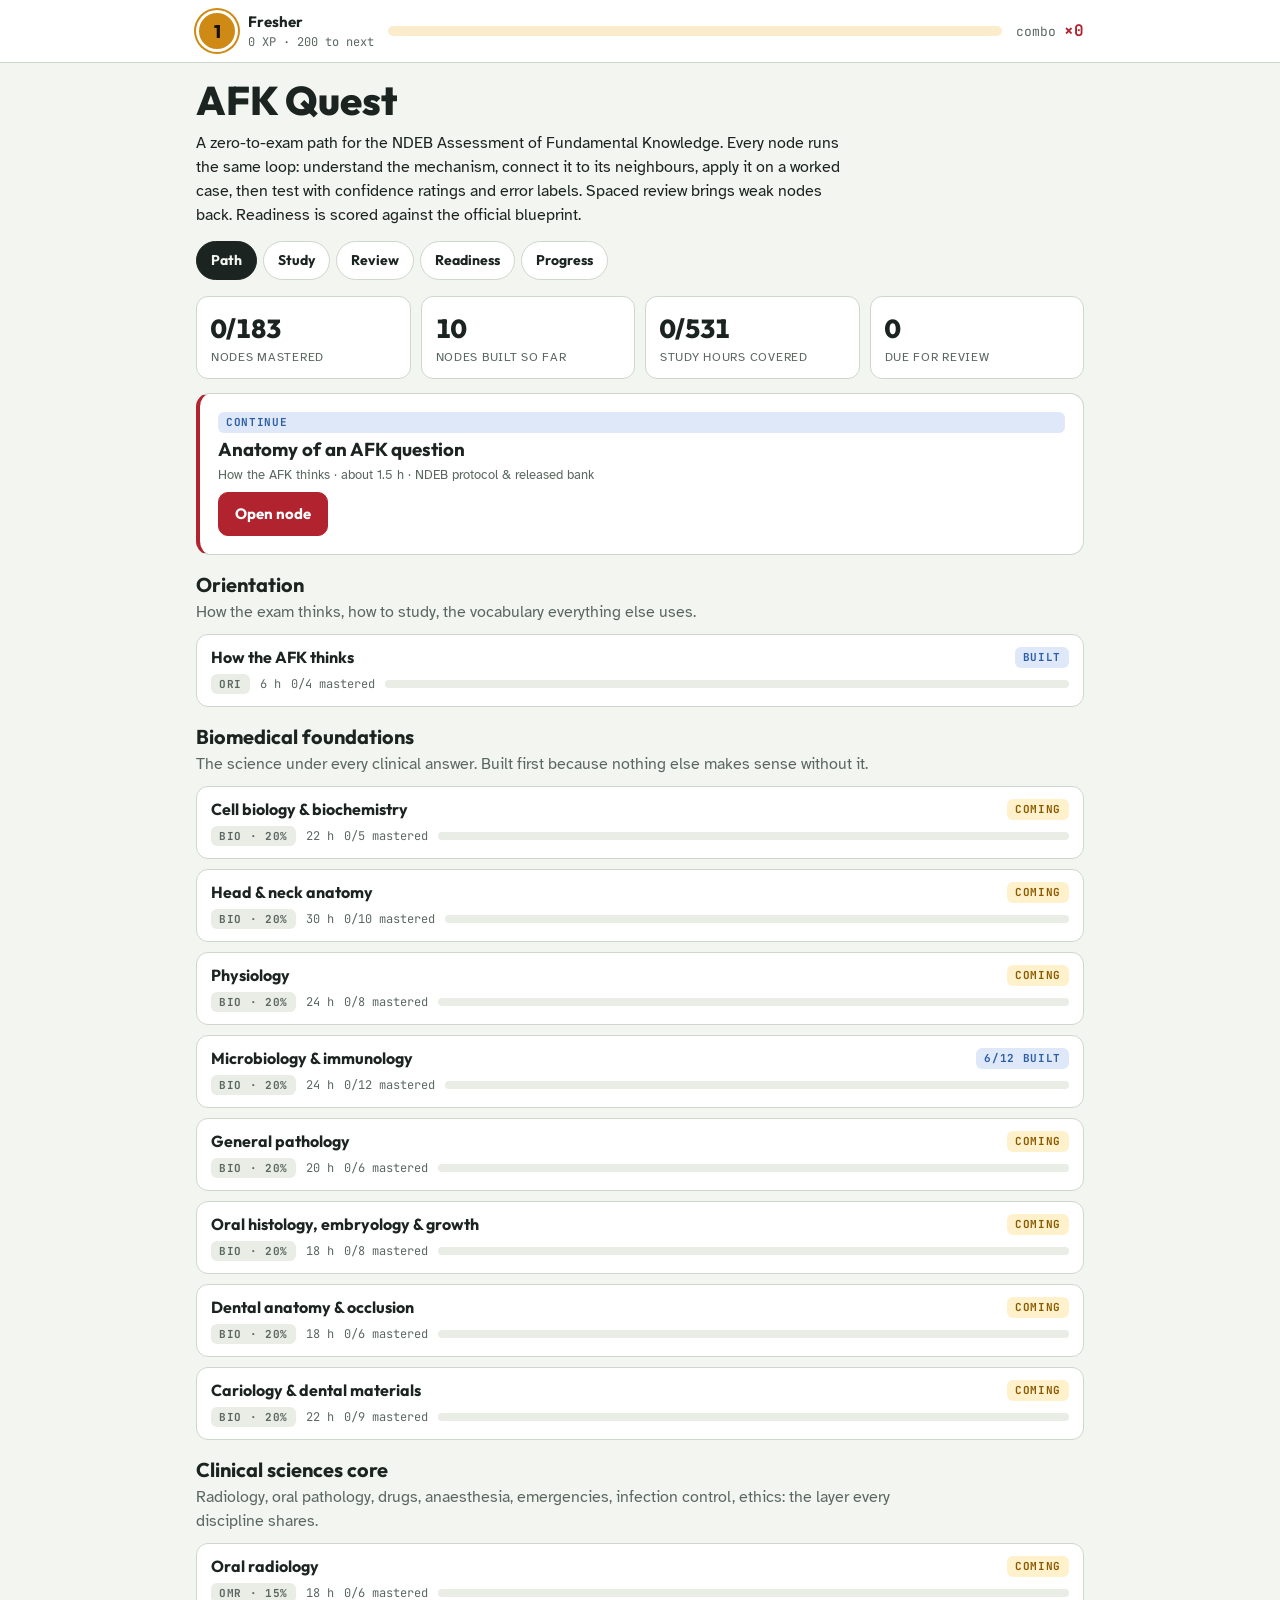
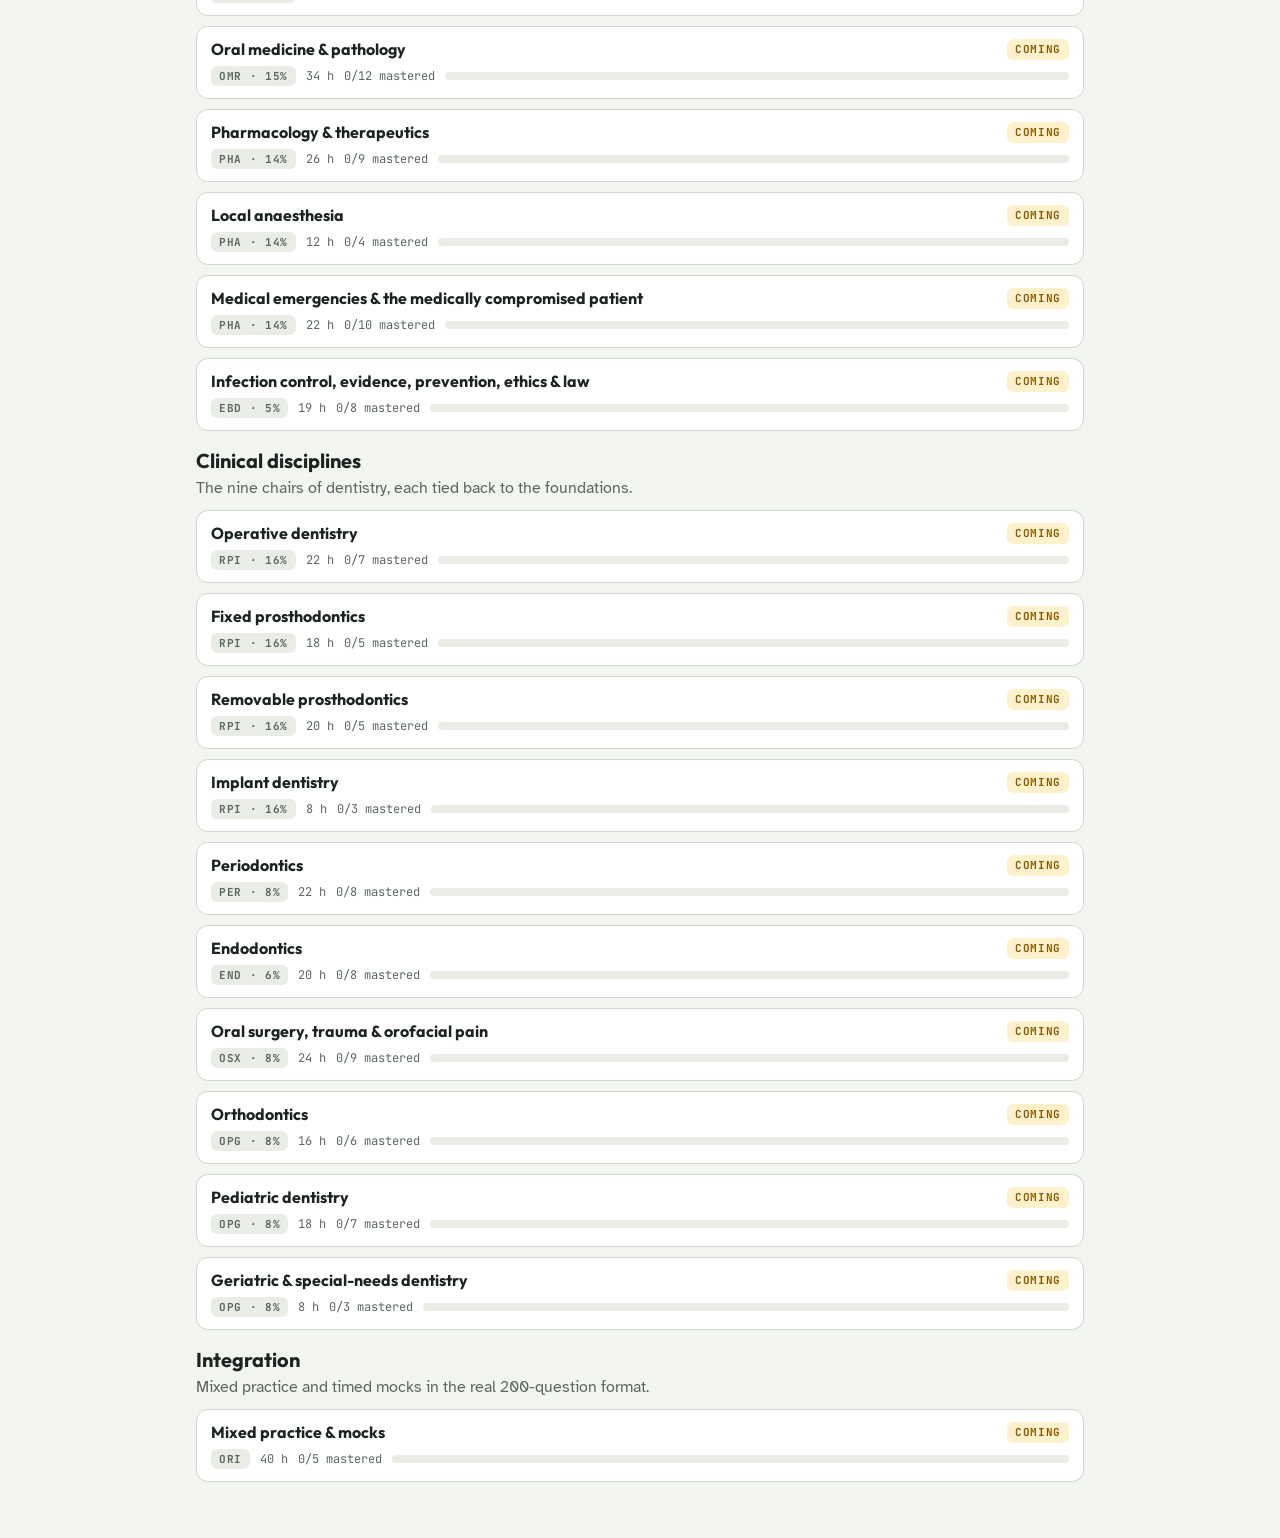
==== afk/index.html @ 372abb55 "Add AFK Quest v1: zero-to-AFK path, learning loop, orientation + microbiology modules Co-Authored-By" ====
<!doctype html>
<html lang="en">
<head>
<meta charset="utf-8">
<meta name="viewport" content="width=device-width, initial-scale=1, viewport-fit=cover">
<title>AFK Quest</title>
<meta name="description" content="Zero-to-NDEB-AFK study path: understand, connect, apply, test, with spaced review and a readiness map against the exam blueprint.">
<link rel="stylesheet" href="https://fonts.googleapis.com/css2?family=Outfit:wght@500;700;800&family=Atkinson+Hyperlegible:ital,wght@0,400;0,700;1,400&family=JetBrains+Mono:wght@500;700&display=swap">
<style>
:root{
  --bg:#f3f5f1; --surface:#ffffff; --surface2:#e9ede6; --line:#cfd6cc; --fg:#1b2420; --muted:#5b6861;
  --accent:#b1232e; --accent-fg:#ffffff; --good:#237a4a; --good-bg:#def3e5; --bad:#b1232e; --bad-bg:#fbe3e5;
  --xp:#cf8a15; --xp-bg:#fbeccc; --info:#2d5fa6; --info-bg:#dfe8f8; --warn:#8a5a00; --warn-bg:#fff1cc;
  --display:"Outfit",system-ui,sans-serif; --body:"Atkinson Hyperlegible",system-ui,sans-serif; --mono:"JetBrains Mono",ui-monospace,Menlo,monospace;
  color-scheme:light;
  padding-top:env(safe-area-inset-top,0px);padding-bottom:env(safe-area-inset-bottom,0px);
}
@media (prefers-color-scheme: dark){ :root:not([data-theme="light"]){
  --bg:#0f1513; --surface:#182019; --surface2:#222c26; --line:#33403a; --fg:#e7ece8; --muted:#9aa89f;
  --accent:#ff5c66; --accent-fg:#1a0a0c; --good:#5fd08c; --good-bg:#15301f; --bad:#ff7a82; --bad-bg:#3a1a1e;
  --xp:#f2b64f; --xp-bg:#3a2a10; --info:#7fa9ea; --info-bg:#172741; --warn:#f0c060; --warn-bg:#3a2e10; color-scheme:dark }}
:root[data-theme="dark"]{
  --bg:#0f1513; --surface:#182019; --surface2:#222c26; --line:#33403a; --fg:#e7ece8; --muted:#9aa89f;
  --accent:#ff5c66; --accent-fg:#1a0a0c; --good:#5fd08c; --good-bg:#15301f; --bad:#ff7a82; --bad-bg:#3a1a1e;
  --xp:#f2b64f; --xp-bg:#3a2a10; --info:#7fa9ea; --info-bg:#172741; --warn:#f0c060; --warn-bg:#3a2e10; color-scheme:dark }
*{box-sizing:border-box} [hidden]{display:none!important} img{max-width:100%}
html,body{margin:0}
body{background:var(--bg);color:var(--fg);font-family:var(--body);font-size:16px;line-height:1.5}
body::before{content:"";position:fixed;inset:0 0 auto;height:env(safe-area-inset-top,0px);z-index:10;background:var(--surface)}
h1,h2,h3{font-family:var(--display);line-height:1.15;text-wrap:balance;margin:0}
button{font:inherit;color:inherit;cursor:pointer} textarea,select{font:inherit;color:inherit}
button:focus-visible,textarea:focus-visible,[tabindex]:focus-visible{outline:3px solid var(--xp);outline-offset:2px}
a{color:var(--info)}
.wrap{max-width:920px;margin:0 auto;padding-left:max(16px,env(safe-area-inset-left,0px));padding-right:max(16px,env(safe-area-inset-right,0px));padding-block:14px 56px}
.bar{position:sticky;top:env(safe-area-inset-top,0px);z-index:9;background:var(--surface);border-bottom:1px solid var(--line)}
.bar .in{max-width:920px;margin:0 auto;padding-left:max(16px,env(safe-area-inset-left,0px));padding-right:max(16px,env(safe-area-inset-right,0px));padding-block:10px;display:flex;align-items:center;gap:14px;flex-wrap:wrap}
.lvl{display:flex;align-items:center;gap:10px;min-width:0}
.lvl .badge{width:42px;height:42px;border-radius:50%;background:var(--xp);color:#1a1200;font-family:var(--display);font-weight:800;font-size:18px;display:grid;place-items:center;flex:none;box-shadow:inset 0 0 0 3px var(--surface),0 0 0 2px var(--xp)}
.lvl .name{font-family:var(--display);font-weight:700;font-size:15px;white-space:nowrap}
.lvl .sub{font-size:12px;color:var(--muted);font-family:var(--mono)}
.xpwrap{flex:1 1 160px;min-width:110px}
.xpbar{height:10px;border-radius:5px;background:var(--xp-bg);overflow:hidden}
.xpbar i{display:block;height:100%;background:var(--xp);border-radius:5px;transition:width .5s ease}
.combo{font-family:var(--mono);font-size:13px;color:var(--muted);white-space:nowrap} .combo b{color:var(--accent);font-size:16px}
.tabs{display:flex;gap:6px;margin-block:12px 16px;flex-wrap:wrap}
.tabs button{border:1px solid var(--line);background:var(--surface);border-radius:999px;padding:8px 14px;font-family:var(--display);font-weight:700;font-size:14px}
.tabs button[aria-selected="true"]{background:var(--fg);color:var(--bg);border-color:var(--fg)}
.card{background:var(--surface);border:1px solid var(--line);border-radius:14px;padding:18px}
.stack{display:grid;gap:14px} .row{display:flex;gap:10px;flex-wrap:wrap;align-items:center}
.tag{display:inline-block;font-family:var(--mono);font-size:11px;font-weight:700;letter-spacing:.06em;text-transform:uppercase;padding:2px 8px;border-radius:6px;background:var(--info-bg);color:var(--info)}
.tag.warn{background:var(--warn-bg);color:var(--warn)} .tag.good{background:var(--good-bg);color:var(--good)} .tag.xp{background:var(--xp-bg);color:var(--xp)} .tag.bad{background:var(--bad-bg);color:var(--bad)}
.btn{border:1px solid var(--line);background:var(--surface2);border-radius:10px;padding:10px 16px;font-family:var(--display);font-weight:700;font-size:15px}
.btn.primary{background:var(--accent);color:var(--accent-fg);border-color:var(--accent)} .btn.ghost{background:transparent} .btn.sm{padding:6px 10px;font-size:13px}
.btn:disabled{opacity:.5;cursor:default}
.muted{color:var(--muted)} .small{font-size:13px} .mono{font-family:var(--mono)}
.hero{display:grid;gap:8px;margin-bottom:14px} .hero h1{font-size:clamp(28px,5vw,40px);font-weight:800} .hero p{margin:0;max-width:66ch}
.kpis{display:grid;grid-template-columns:repeat(auto-fit,minmax(130px,1fr));gap:10px}
.kpi{background:var(--surface);border:1px solid var(--line);border-radius:12px;padding:12px 14px}
.kpi .v{font-family:var(--display);font-weight:800;font-size:26px;font-variant-numeric:tabular-nums} .kpi .k{font-size:12px;color:var(--muted);text-transform:uppercase;letter-spacing:.06em}
.prog{height:8px;background:var(--surface2);border-radius:4px;overflow:hidden} .prog i{display:block;height:100%;background:var(--good);transition:width .3s}
.prog.acc i{background:var(--accent)}
/* path */
.phase{margin-top:18px} .phase h2{font-size:20px} .phase p{margin:4px 0 10px;color:var(--muted);max-width:70ch}
.mods{display:grid;gap:10px}
.mod{border:1px solid var(--line);border-radius:12px;background:var(--surface);overflow:hidden}
.mod>button{width:100%;text-align:left;background:none;border:0;padding:12px 14px;display:grid;grid-template-columns:1fr auto;gap:6px 12px;align-items:center}
.mod>button h3{font-size:16px} .mod .meta{font-family:var(--mono);font-size:12px;color:var(--muted);grid-column:1/-1;display:flex;gap:10px;flex-wrap:wrap;align-items:center}
.mod .meta .prog{flex:1 1 120px;min-width:80px}
.mod .nodes{border-top:1px dashed var(--line);padding:6px 8px 10px;display:grid;gap:2px}
.node{display:flex;gap:10px;align-items:center;padding:8px 8px;border-radius:8px;border:0;background:none;text-align:left;width:100%}
.node:not(:disabled):hover{background:var(--surface2)} .node:disabled{opacity:.55;cursor:default}
.node .t{flex:1;min-width:0} .node .h{font-family:var(--mono);font-size:12px;color:var(--muted);white-space:nowrap}
.dot{width:10px;height:10px;border-radius:50%;background:var(--line);flex:none} .dot.started{background:var(--xp)} .dot.mastered{background:var(--good)}
.cont{display:grid;gap:6px;border-left:4px solid var(--accent)}
/* study */
.steps{display:flex;gap:6px;flex-wrap:wrap;margin:12px 0}
.steps button{border:1px solid var(--line);background:var(--surface);border-radius:8px;padding:7px 12px;font-family:var(--display);font-weight:700;font-size:14px;display:flex;gap:6px;align-items:center}
.steps button[aria-selected="true"]{background:var(--surface2);border-color:var(--fg)}
.steps .ok{color:var(--good)}
.prose p{margin:8px 0} .prose ul,.prose ol{margin:6px 0;padding-left:22px} .prose li{margin:3px 0}
.prose table{border-collapse:collapse;width:100%;font-size:14px;margin-top:8px} .prose th,.prose td{border:1px solid var(--line);padding:6px 8px;text-align:left;vertical-align:top} .prose th{background:var(--surface2);font-family:var(--display)}
.tscroll{overflow-x:auto} .hl{background:var(--xp-bg);padding:0 4px;border-radius:4px}
textarea{width:100%;min-height:90px;border:1px solid var(--line);border-radius:10px;padding:10px;background:var(--surface);resize:vertical}
.model{background:var(--surface2);border-radius:10px;padding:12px 14px;margin-top:10px}
.link{border:1px solid var(--line);border-radius:10px;padding:10px 12px;background:var(--surface);text-align:left;width:100%;display:grid;gap:3px} .link b{font-family:var(--display)}
.link:not(:disabled):hover{border-color:var(--fg)} .link:disabled{opacity:.6;cursor:default}
.q{font-size:18px;font-weight:700;font-family:var(--display)}
.opts{display:grid;gap:8px;margin-top:12px}
.opt{border:1px solid var(--line);background:var(--surface);border-radius:10px;padding:11px 14px;text-align:left;font-size:15.5px;display:flex;gap:10px;align-items:flex-start}
.opt .k{font-family:var(--mono);color:var(--muted);flex:none;font-weight:700}
.opt:not(:disabled):hover{border-color:var(--fg)} .opt.right{background:var(--good-bg);border-color:var(--good)} .opt.wrong{background:var(--bad-bg);border-color:var(--bad)} .opt.dim{opacity:.55}
.ex{margin-top:12px;padding:12px 14px;border-radius:10px;background:var(--surface2);font-size:15px} .ex b{font-family:var(--display)}
.conf{display:flex;gap:8px;align-items:center;margin-top:12px;flex-wrap:wrap} .conf .btn[aria-pressed="true"]{background:var(--fg);color:var(--bg);border-color:var(--fg)}
.err{display:flex;gap:6px;flex-wrap:wrap;margin-top:10px}
.stepbox{border-left:3px solid var(--info);padding:6px 12px;margin:8px 0;background:var(--surface)}
.fc{perspective:1200px;min-height:200px}
.fcard{position:relative;min-height:200px;border-radius:16px;transform-style:preserve-3d;transition:transform .45s;cursor:pointer} .fcard.flip{transform:rotateY(180deg)}
.fcard .face{position:absolute;inset:0;backface-visibility:hidden;border-radius:16px;border:1px solid var(--line);background:var(--surface);padding:22px;display:grid;place-items:center;text-align:center;font-size:18px;line-height:1.4}
.fcard .face.back{transform:rotateY(180deg);background:var(--surface2);font-size:16px}
.fcard .face .lbl{position:absolute;top:10px;left:14px;font-family:var(--mono);font-size:11px;color:var(--muted);letter-spacing:.08em}
.area{display:grid;grid-template-columns:1fr auto;gap:4px 12px;align-items:center;padding:10px 0;border-bottom:1px solid var(--line)} .area:last-child{border-bottom:0}
.area .n{font-family:var(--display);font-weight:700} .area .s{font-family:var(--mono);font-size:12px;color:var(--muted)} .area .prog{grid-column:1/-1}
.badges{display:grid;grid-template-columns:repeat(auto-fill,minmax(150px,1fr));gap:10px}
.bdg{border:1px solid var(--line);border-radius:12px;padding:12px;background:var(--surface);display:grid;gap:4px;opacity:.45} .bdg.on{opacity:1;border-color:var(--xp);background:var(--xp-bg)} .bdg .e{font-size:26px} .bdg b{font-family:var(--display)} .bdg span{font-size:12px;color:var(--muted)}
.flash{position:fixed;left:50%;top:40%;transform:translate(-50%,-50%);font-family:var(--display);font-weight:800;font-size:clamp(22px,6vw,44px);color:var(--xp);pointer-events:none;opacity:0;text-shadow:0 2px 0 var(--bg);z-index:20}
.flash.go{animation:pop .9s ease-out forwards}
@keyframes pop{0%{opacity:0;transform:translate(-50%,-50%) scale(.6)}20%{opacity:1;transform:translate(-50%,-50%) scale(1.1)}100%{opacity:0;transform:translate(-50%,-90%) scale(1)}}
@media (prefers-reduced-motion: reduce){.flash.go{animation:none;opacity:1}.fcard{transition:none}.xpbar i{transition:none}}
canvas#confetti{position:fixed;inset:0;pointer-events:none;z-index:19}
.toast{position:fixed;left:50%;bottom:calc(20px + env(safe-area-inset-bottom,0px));transform:translateX(-50%);background:var(--fg);color:var(--bg);padding:10px 16px;border-radius:10px;font-family:var(--display);font-weight:700;z-index:21;opacity:0;transition:opacity .2s;max-width:90vw} .toast.on{opacity:1}
</style>
</head>
<body>
<div class="bar"><div class="in">
  <div class="lvl"><div class="badge" id="lvlNum">1</div><div><div class="name" id="lvlName">Fresher</div><div class="sub" id="lvlSub">0 XP</div></div></div>
  <div class="xpwrap"><div class="xpbar"><i id="xpFill" style="width:0%"></i></div></div>
  <div class="combo">combo <b id="comboN">×0</b></div>
</div></div>

<div class="wrap">
  <div class="hero">
    <h1>AFK Quest</h1>
    <p>A zero-to-exam path for the NDEB Assessment of Fundamental Knowledge. Every node runs the same loop: understand the mechanism, connect it to its neighbours, apply it on a worked case, then test with confidence ratings and error labels. Spaced review brings weak nodes back. Readiness is scored against the official blueprint.</p>
  </div>
  <div class="tabs" role="tablist">
    <button role="tab" data-tab="path" aria-selected="true">Path</button>
    <button role="tab" data-tab="study">Study</button>
    <button role="tab" data-tab="review">Review</button>
    <button role="tab" data-tab="ready">Readiness</button>
    <button role="tab" data-tab="progress">Progress</button>
  </div>

  <section class="view" id="view-path"><div id="pathHost"></div></section>
  <section class="view" id="view-study" hidden><div id="studyHost" class="card">Pick a node from the Path to start.</div></section>
  <section class="view" id="view-review" hidden><div id="reviewHost" class="stack"></div><div class="card" id="runHost" hidden style="margin-top:14px"></div></section>
  <section class="view" id="view-ready" hidden><div id="readyHost" class="stack"></div></section>
  <section class="view" id="view-progress" hidden><div id="progHost" class="stack"></div></section>
</div>
<div class="flash" id="flash"></div><div class="toast" id="toast"></div><canvas id="confetti"></canvas>

<script src="curriculum.js"></script>
<script src="content/micro-data.js"></script>
<script src="content/m00.js"></script>
<script src="content/m04.js"></script>
<script>
/* ===== data access ===== */
const C=window.CURRICULUM, CONTENT=window.CONTENT||{};
const NODES=C.nodes, MODS=C.modules, AREAS=C.areas;
const nodeById=id=>NODES.find(n=>n.id===id); const modById=id=>MODS.find(m=>m.id===id);
const modNodes=mid=>NODES.filter(n=>n.m===mid);
const built=id=>!!CONTENT[id];
const MT=window.MICRO_TOPICS||[], MC=window.MICRO_CARDS||[], MQ=window.MICRO_QS||[];
function nodeQs(id){const c=CONTENT[id];if(!c)return[];let out=(c.questions||[]).map(x=>({q:x[0],c:x[1],w:x[2],ex:x[3]||"",n:id}));
  if(c.topics)out=out.concat(MQ.filter(q=>c.topics.includes(q[0])).map(x=>({q:x[1],c:x[2],w:x[3],ex:x[4]||"",n:id})));return out;}
function nodeCards(id){const c=CONTENT[id];if(!c)return[];let out=(c.cards||[]).slice();if(c.topics)out=out.concat(MC.filter(x=>c.topics.includes(x[0])).map(x=>[x[1],x[2]]));return out;}
function nodeNotes(id){const c=CONTENT[id];if(!c)return"";let h=c.notes||"";if(c.topics)h+=MT.filter(t=>c.topics.includes(t.id)).map(t=>`<h3 style="margin-top:14px;font-size:16px">${t.name}</h3>${t.html}`).join("");return h;}

/* ===== state ===== */
const LEVELS=["Fresher","Lab Assistant","Resident","Registrar","Microbiologist","Consultant","Avicenna"]; const XP_PER=200;
const BADGES=[["first","🩸","First Blood","First correct answer"],["combo5","🔥","On Fire","Combo of 5"],["combo10","☄️","Unstoppable","Combo of 10"],["flawless","💎","Flawless","10/10 on a node test"],["teach","🗣️","Teacher","Three teach-backs graded 'nailed it'"],["master","🧠","First Mastery","Master a node (80%+ on its test)"],["module","📚","Module Done","Master every built node in a module"],["calib","🎯","Calibrated","20+ 'sure' answers at 90%+ accuracy"],["lvl5","⚗️","Level 5","Reach level 5"],["review","🔁","Reviewer","Clear a day's due list"]];
const DEF=()=>({xp:0,combo:0,best:0,answered:0,correct:0,sureA:0,sureC:0,badges:[],nodes:{},teach3:0,cur:null});
let S=DEF();
function load(){try{const r=localStorage.getItem("afkq");if(r)S=Object.assign(DEF(),JSON.parse(r));}catch(e){}}
function save(){try{localStorage.setItem("afkq",JSON.stringify(S));}catch(e){}}
load();
const NS=id=>S.nodes[id]||(S.nodes[id]={steps:{},teach:0,a:0,c:0,last:null,tests:0,iv:0,due:null,err:{dk:0,mr:0,rs:0,cs:0}});
const $=s=>document.querySelector(s); const shuffle=a=>{a=a.slice();for(let i=a.length-1;i>0;i--){const j=Math.floor(Math.random()*(i+1));[a[i],a[j]]=[a[j],a[i]];}return a;};
const level=()=>Math.min(LEVELS.length,Math.floor(S.xp/XP_PER)+1);
const today=()=>Math.floor(Date.now()/864e5);
const status=id=>{const n=S.nodes[id];if(!n)return"new";if(n.last!==null&&n.last>=80)return"mastered";return(n.a||Object.keys(n.steps).length)?"started":"new";};
const isDue=id=>{const n=S.nodes[id];return n&&n.due!==null&&n.due<=today();};

function flash(t){const f=$("#flash");f.textContent=t;f.classList.remove("go");void f.offsetWidth;f.classList.add("go");}
let toastT;function toast(t){const e=$("#toast");e.textContent=t;e.classList.add("on");clearTimeout(toastT);toastT=setTimeout(()=>e.classList.remove("on"),2200);}
function renderBar(){const L=level();$("#lvlNum").textContent=L;$("#lvlName").textContent=LEVELS[L-1];const into=S.xp-(L-1)*XP_PER;$("#lvlSub").textContent=L>=LEVELS.length?`${S.xp} XP · max`:`${S.xp} XP · ${XP_PER-into} to next`;$("#xpFill").style.width=(L>=LEVELS.length?100:into/XP_PER*100)+"%";$("#comboN").textContent="×"+S.combo;}
function addXP(n){const b=level();S.xp+=n;renderBar();save();if(level()>b){flash("LEVEL UP · "+LEVELS[level()-1]);confetti();if(level()>=5)award("lvl5");}}
function award(id){if(S.badges.includes(id))return;S.badges.push(id);save();const b=BADGES.find(x=>x[0]===id);setTimeout(()=>flash(b[1]+" "+b[2]),700);}
function confetti(){if(matchMedia("(prefers-reduced-motion: reduce)").matches)return;const c=$("#confetti"),x=c.getContext("2d");c.width=innerWidth;c.height=innerHeight;const cs=getComputedStyle(document.documentElement);const cols=[cs.getPropertyValue("--xp"),cs.getPropertyValue("--accent"),cs.getPropertyValue("--good")];const P=Array.from({length:120},()=>({x:innerWidth/2,y:innerHeight*.4,vx:(Math.random()-.5)*14,vy:-Math.random()*12-4,r:Math.random()*5+3,c:cols[Math.random()*3|0],a:1}));let t=0;(function f(){x.clearRect(0,0,c.width,c.height);P.forEach(p=>{p.x+=p.vx;p.y+=p.vy;p.vy+=.35;p.a-=.012;x.globalAlpha=Math.max(0,p.a);x.fillStyle=p.c;x.fillRect(p.x,p.y,p.r,p.r);});if(++t<90)requestAnimationFrame(f);else x.clearRect(0,0,c.width,c.height);})();}

/* ===== tabs ===== */
function showTab(t){document.querySelectorAll('[role="tab"]').forEach(x=>x.setAttribute("aria-selected",x.dataset.tab===t));document.querySelectorAll(".view").forEach(v=>v.hidden=v.id!=="view-"+t);
  if(t==="path")renderPath();if(t==="review")renderReview();if(t==="ready")renderReady();if(t==="progress")renderProgress();if(t==="study"&&S.cur)renderNode(S.cur);window.scrollTo({top:0});}
document.querySelectorAll('[role="tab"]').forEach(b=>b.addEventListener("click",()=>showTab(b.dataset.tab)));

/* ===== path ===== */
const openMods=new Set();
function modStats(mid){const ns=modNodes(mid);const b=ns.filter(n=>built(n.id)).length;const m=ns.filter(n=>status(n.id)==="mastered").length;const h=ns.reduce((s,n)=>s+n.h,0);return{total:ns.length,built:b,mastered:m,hours:h};}
function nextNode(){for(const m of MODS){for(const n of modNodes(m.id)){if(built(n.id)&&status(n.id)!=="mastered")return n;}}return null;}
function renderPath(){const host=$("#pathHost");host.innerHTML="";
  const nx=nextNode();const due=NODES.filter(n=>built(n.id)&&isDue(n.id)).length;
  const totalH=NODES.reduce((s,n)=>s+n.h,0),doneH=NODES.filter(n=>status(n.id)==="mastered").reduce((s,n)=>s+n.h,0);
  const top=document.createElement("div");top.className="stack";top.innerHTML=`<div class="kpis"><div class="kpi"><div class="v">${NODES.filter(n=>status(n.id)==="mastered").length}/${NODES.length}</div><div class="k">Nodes mastered</div></div><div class="kpi"><div class="v">${NODES.filter(n=>built(n.id)).length}</div><div class="k">Nodes built so far</div></div><div class="kpi"><div class="v">${Math.round(doneH)}/${Math.round(totalH)}</div><div class="k">Study hours covered</div></div><div class="kpi"><div class="v">${due}</div><div class="k">Due for review</div></div></div>
  ${nx?`<div class="card cont"><span class="tag">Continue</span><h3>${nx.t}</h3><div class="small muted">${modById(nx.m).title} · about ${nx.h} h · ${nx.ref}</div><div class="row"><button class="btn primary" id="goNext">Open node</button>${due?`<button class="btn" id="goDue">Review ${due} due</button>`:""}</div></div>`:""}`;
  host.appendChild(top);if(nx)$("#goNext").addEventListener("click",()=>openNode(nx.id));if(due&&$("#goDue"))$("#goDue").addEventListener("click",()=>showTab("review"));
  C.phases.forEach(p=>{const ph=document.createElement("div");ph.className="phase";ph.innerHTML=`<h2>${p.title}</h2><p>${p.blurb}</p><div class="mods"></div>`;const ms=ph.querySelector(".mods");
    MODS.filter(m=>m.phase===p.id).forEach(m=>{const st=modStats(m.id);const el=document.createElement("div");el.className="mod";const pct=st.total?Math.round(st.mastered/st.total*100):0;
      el.innerHTML=`<button aria-expanded="${openMods.has(m.id)}"><h3>${m.title}</h3><span class="tag ${st.built?"":"warn"}">${st.built?(st.built===st.total?"built":st.built+"/"+st.total+" built"):"coming"}</span><div class="meta"><span class="tag" style="background:var(--surface2);color:var(--muted)">${m.area}${AREAS[m.area].pct?" · "+AREAS[m.area].pct+"%":""}</span><span>${st.hours} h</span><span>${st.mastered}/${st.total} mastered</span><div class="prog"><i style="width:${pct}%"></i></div></div></button><div class="nodes" ${openMods.has(m.id)?"":"hidden"}><div class="small muted" style="padding:4px 8px">${m.desc}${m.ksas.length?` <span class="mono">KSA ${m.ksas.join(", ")}</span>`:""}</div></div>`;
      const nl=el.querySelector(".nodes");modNodes(m.id).forEach(n=>{const b=document.createElement("button");b.className="node";b.disabled=!built(n.id);const s=status(n.id);b.innerHTML=`<span class="dot ${s}"></span><span class="t">${n.t}${isDue(n.id)?' <span class="tag xp">due</span>':""}${S.nodes[n.id]&&S.nodes[n.id].last!==null?` <span class="mono small muted">${S.nodes[n.id].last}%</span>`:""}</span><span class="h">${n.h} h</span>`;b.addEventListener("click",()=>openNode(n.id));nl.appendChild(b);});
      el.querySelector("button").addEventListener("click",()=>{const o=nl.hidden;nl.hidden=!o;openMods[o?"add":"delete"](m.id);el.querySelector("button").setAttribute("aria-expanded",o);});
      ms.appendChild(el);});
    host.appendChild(ph);});
}

/* ===== study ===== */
let step="u";
function openNode(id){if(!built(id)){toast("This node is not built yet.");return;}S.cur=id;save();step="u";showTab("study");location.hash=id;}
function renderNode(id){const n=nodeById(id),m=modById(n.m),c=CONTENT[id],ns=NS(id);const host=$("#studyHost");
  const done=k=>ns.steps[k]?'<span class="ok">✓</span>':"";
  host.innerHTML=`<div class="row" style="justify-content:space-between"><div><span class="tag">${m.area}</span> <span class="small muted">${m.title}</span></div><span class="mono small ${status(id)==="mastered"?"":"muted"}" style="${status(id)==="mastered"?"color:var(--good)":""}">${status(id)==="mastered"?"mastered · "+ns.last+"%":ns.last!==null?"last test "+ns.last+"%":"not tested"}</span></div>
  <h2 style="margin-top:6px;font-size:24px">${n.t}</h2><div class="small muted">About ${n.h} h · Reference: ${n.ref}</div>
  <div class="steps" role="tablist"><button data-s="u" aria-selected="${step==="u"}">1 Understand ${done("u")}</button><button data-s="c" aria-selected="${step==="c"}">2 Connect ${done("c")}</button><button data-s="a" aria-selected="${step==="a"}">3 Apply ${done("a")}</button><button data-s="t" aria-selected="${step==="t"}">4 Test ${done("t")}</button><button data-s="n" aria-selected="${step==="n"}">Notes</button><button data-s="f" aria-selected="${step==="f"}">Cards</button></div><div id="stepHost"></div>`;
  host.querySelectorAll(".steps button").forEach(b=>b.addEventListener("click",()=>{step=b.dataset.s;renderNode(id);}));
  const sh=$("#stepHost");
  if(step==="u"){sh.innerHTML=`<div class="prose">${c.understand||"<p class='muted'>No mechanism card yet.</p>"}</div><div class="card" style="margin-top:14px"><b style="font-family:var(--display)">Teach-back</b><p class="small muted" style="margin:4px 0 8px">${c.teach?c.teach.prompt:"Explain this node in your own words."}</p><textarea id="tb" placeholder="Write it as if explaining to a classmate. Two to five sentences."></textarea><div class="row" style="margin-top:8px"><button class="btn" id="tbReveal">Reveal model answer</button><span class="small muted">${ns.teach?"Your last self-grade: "+["","shaky","mostly","nailed it"][ns.teach]:""}</span></div><div id="tbModel" hidden></div></div>`;
    if(!ns.steps.u){ns.steps.u=1;addXP(5);save();}
    $("#tbReveal").addEventListener("click",()=>{const md=$("#tbModel");md.hidden=false;md.innerHTML=`<div class="model">${c.teach?c.teach.model:"Compare with the mechanism card above."}</div><div class="row" style="margin-top:8px"><span class="small">Grade yourself:</span><button class="btn sm" data-g="1">Shaky +5</button><button class="btn sm" data-g="2">Mostly +10</button><button class="btn sm primary" data-g="3">Nailed it +15</button></div>`;
      md.querySelectorAll("[data-g]").forEach(b=>b.addEventListener("click",()=>{const g=+b.dataset.g;const first=!ns.teach;ns.teach=g;if(first)addXP(g*5);if(g===3){S.teach3=(S.teach3||0)+1;if(S.teach3>=3)award("teach");}save();toast("Graded: "+["","shaky","mostly","nailed it"][g]+". "+(g<3?"Re-read the card and try again tomorrow.":"Move to Connect."));renderNode(id);}));});}
  else if(step==="c"){const links=c.connect||[];sh.innerHTML=`<p class="small muted">Exam questions live at the joins. Each link says why these two nodes belong together. Open any that is built.</p><div class="stack">${links.map((l,i)=>{const t=nodeById(l.to);const b=t&&built(l.to);return `<button class="link" data-to="${l.to}" ${b?"":"disabled"}><b>${t?t.t:l.to} ${b?"":'<span class="tag warn">coming</span>'}</b><span class="small">${l.why}</span><span class="mono small muted">${t?modById(t.m).title:""}</span></button>`;}).join("")||"<p class='muted'>No links yet.</p>"}</div>`;
    if(!ns.steps.c){ns.steps.c=1;addXP(5);save();renderNode(id);return;}
    sh.querySelectorAll(".link").forEach(b=>b.addEventListener("click",()=>openNode(b.dataset.to)));}
  else if(step==="a"){const ap=c.apply;if(!ap){sh.innerHTML="<p class='muted'>No worked case yet.</p>";return;}
    sh.innerHTML=`<p class="small muted">Worked case. Pick what you think, then watch the elimination routine run.</p><p class="q">${ap.vignette}</p><div class="opts">${ap.options.map((o,k)=>`<button class="opt" data-v="${k}"><span class="k">${"ABCDE"[k]}</span><span>${o}</span></button>`).join("")}</div><div id="apSteps"></div>`;
    sh.querySelectorAll(".opt").forEach(b=>b.addEventListener("click",()=>{sh.querySelectorAll(".opt").forEach(x=>{x.disabled=true;const v=ap.options[+x.dataset.v];if(v===ap.answer)x.classList.add("right");else if(x===b)x.classList.add("wrong");else x.classList.add("dim");});
      let i=0;const st=$("#apSteps");const more=()=>{if(i<ap.steps.length){st.insertAdjacentHTML("beforeend",`<div class="stepbox"><span class="mono small muted">Step ${i+1}</span><div>${ap.steps[i]}</div></div>`);i++;if(i<ap.steps.length)st.insertAdjacentHTML("beforeend",`<div class="row"><button class="btn sm" id="moreStep">Next step →</button></div>`),$("#moreStep").addEventListener("click",()=>{$("#moreStep").parentElement.remove();more();});else{if(!ns.steps.a){ns.steps.a=1;addXP(10);save();}st.insertAdjacentHTML("beforeend",`<div class="row" style="margin-top:8px"><button class="btn primary" id="toTest">Go to Test →</button></div>`);$("#toTest").addEventListener("click",()=>{step="t";renderNode(id);});}}};more();}));}
  else if(step==="t"){const pool=nodeQs(id);sh.innerHTML=`<p class="small muted">${pool.length} questions on this node. A test is up to 10 of them, shuffled. Say how sure you are before each answer; label every miss. 80% or better marks the node mastered and schedules it for spaced review.</p><div class="row"><button class="btn primary" id="startT">Start node test</button></div><div id="tHost" style="margin-top:12px"></div>`;
    $("#startT").addEventListener("click",()=>startRun({pool,n:Math.min(10,pool.length),title:n.t,host:$("#tHost"),node:id}));}
  else if(step==="n"){const h=nodeNotes(id);sh.innerHTML=`<div class="prose">${h||"<p class='muted'>No extra reference notes for this node. The Understand card is the full content.</p>"}</div>`;}
  else if(step==="f"){const cards=nodeCards(id);sh.innerHTML=`<p class="small muted">${cards.length} cards. Tap to flip. 'Got it' earns 2 XP; 'Again' sends it to the back.</p><div id="fcHost"></div>`;runCards(cards,$("#fcHost"));}
}
function runCards(cards,host){let deck=shuffle(cards),total=deck.length,done=0;const draw=()=>{if(!deck.length){host.innerHTML=`<div class="card"><b>Deck cleared.</b> ${total} cards.</div>`;return;}const c=deck[0];host.innerHTML=`<div class="fc"><div class="fcard" id="fcard" tabindex="0"><div class="face front"><span class="lbl">QUESTION · tap to flip</span><div>${c[0]}</div></div><div class="face back"><span class="lbl">ANSWER</span><div>${c[1]}</div></div></div></div><div class="row" style="margin-top:10px;justify-content:space-between"><span class="mono small">${done}/${total} cleared</span><div class="row"><button class="btn" id="fcA">Again ↩</button><button class="btn primary" id="fcG">Got it +2</button></div></div>`;
  const fc=$("#fcard");fc.addEventListener("click",()=>fc.classList.toggle("flip"));fc.addEventListener("keydown",e=>{if(e.key===" "||e.key==="Enter"){e.preventDefault();fc.classList.toggle("flip");}});
  $("#fcG").addEventListener("click",()=>{deck.shift();done++;addXP(2);draw();});$("#fcA").addEventListener("click",()=>{deck.push(deck.shift());draw();});};draw();}

/* ===== quiz engine (node tests and mixed rounds) ===== */
let run=null;
function startRun(o){run={qs:shuffle(o.pool).slice(0,o.n),i:0,score:0,title:o.title,host:o.host,node:o.node||null,cfg:o,xp0:S.xp,sure:null};renderQ();}
function renderQ(){const r=run,q=r.qs[r.i],opts=shuffle([q.c,...q.w]);r.sure=null;const nn=nodeById(q.n);
  r.host.innerHTML=`<div class="row" style="justify-content:space-between;margin-bottom:6px"><span class="mono small">${r.title} · Q${r.i+1}/${r.qs.length}</span><span class="mono small">score ${r.score}</span></div><div class="prog acc" style="margin-bottom:10px"><i style="width:${r.i/r.qs.length*100}%"></i></div>${r.node?"":`<span class="tag">${nn?nn.t:q.n}</span>`}<p class="q" style="margin:8px 0 0">${q.q}</p>
  <div class="conf"><span class="small">How sure are you?</span><button class="btn sm" data-c="1">Sure</button><button class="btn sm" data-c="0">Unsure</button></div>
  <div class="opts">${opts.map((o,k)=>`<button class="opt" data-v="${k}" disabled><span class="k">${"ABCDE"[k]}</span><span>${o}</span></button>`).join("")}</div><div id="after"></div>`;
  r.host.querySelectorAll("[data-c]").forEach(b=>b.addEventListener("click",()=>{r.sure=+b.dataset.c;r.host.querySelectorAll("[data-c]").forEach(x=>x.setAttribute("aria-pressed",x===b));r.host.querySelectorAll(".opt").forEach(x=>x.disabled=false);}));
  r.host.querySelectorAll(".opt").forEach(b=>b.addEventListener("click",()=>answer(b,opts[+b.dataset.v]===q.c,q,opts)));
}
function answer(btn,ok,q,opts){const r=run;r.host.querySelectorAll(".opt").forEach(b=>{b.disabled=true;const v=opts[+b.dataset.v];if(v===q.c)b.classList.add("right");else if(b===btn)b.classList.add("wrong");else b.classList.add("dim");});r.host.querySelectorAll("[data-c]").forEach(b=>b.disabled=true);
  const ns=NS(q.n);ns.a++;S.answered++;if(r.sure){S.sureA++;if(ok)S.sureC++;}
  let gain=0;if(ok){ns.c++;S.correct++;S.combo++;S.best=Math.max(S.best,S.combo);r.score++;gain=10+Math.min(10,S.combo*2);addXP(gain);award("first");if(S.combo>=5)award("combo5");if(S.combo>=10)award("combo10");flash(S.combo>=3?`+${gain} XP · combo ×${S.combo}`:`+${gain} XP`);}else{S.combo=0;flash("✗");}
  if(S.sureA>=20&&S.sureC/S.sureA>=.9)award("calib");save();renderBar();
  const last=r.i===r.qs.length-1;const af=r.host.querySelector("#after");
  af.innerHTML=`<div class="ex"><b>${ok?"Correct.":"Not quite."}</b> ${ok?"":"Answer: "+q.c+". "}${q.ex||""}${r.sure&&!ok?' <span class="tag bad">sure but wrong</span>':""}</div>${ok?"":`<div class="small" style="margin-top:10px">What happened?</div><div class="err"><button class="btn sm" data-e="dk">Didn't know</button><button class="btn sm" data-e="mr">Misread</button><button class="btn sm" data-e="rs">Reasoning slip</button><button class="btn sm" data-e="cs">Canadian-standard gap</button></div>`}<div class="row" style="margin-top:12px;justify-content:flex-end"><button class="btn primary" id="nextQ" ${ok?"":"disabled"}>${last?"Finish":"Next →"}</button></div>`;
  af.querySelectorAll("[data-e]").forEach(b=>b.addEventListener("click",()=>{ns.err[b.dataset.e]=(ns.err[b.dataset.e]||0)+1;save();af.querySelectorAll("[data-e]").forEach(x=>x.setAttribute("aria-pressed",x===b));af.querySelector("#nextQ").disabled=false;}));
  const nb=af.querySelector("#nextQ");nb.focus();nb.addEventListener("click",()=>{if(last)finish();else{r.i++;renderQ();}});
}
function finish(){const r=run,n=r.qs.length,pct=Math.round(r.score/n*100),gained=S.xp-r.xp0;let msg="";
  if(r.node){const ns=NS(r.node);ns.last=pct;ns.tests++;ns.steps.t=1;if(pct>=80){ns.iv=ns.iv?Math.min(60,Math.round(ns.iv*2.2)):3;award("master");}else ns.iv=pct>=60?2:1;ns.due=today()+ns.iv;msg=pct>=80?`Mastered. Back for review in ${ns.iv} day${ns.iv>1?"s":""}.`:pct>=60?"Close. Re-read the Understand card; this node returns in 2 days.":"Knowledge gap. Redo Understand and the teach-back; retest tomorrow.";
    if(pct===100&&n>=10)award("flawless");const m=modById(nodeById(r.node).m);if(modNodes(m.id).filter(x=>built(x.id)).every(x=>status(x.id)==="mastered"))award("module");}
  else msg=`${r.score}/${n} correct.`;
  save();
  r.host.innerHTML=`<h3 style="font-size:20px">${pct===100?"Flawless 💎":pct>=80?"Strong":pct>=60?"Getting there":"Rough one"}</h3><p>${msg}</p><div class="kpis" style="margin:12px 0"><div class="kpi"><div class="v">${r.score}/${n}</div><div class="k">Score</div></div><div class="kpi"><div class="v">+${gained}</div><div class="k">XP</div></div><div class="kpi"><div class="v">×${S.best}</div><div class="k">Best combo</div></div></div><div class="row"><button class="btn primary" id="again">Again</button><button class="btn" id="back">${r.node?"Back to node":"Back"}</button></div>`;
  r.host.querySelector("#again").addEventListener("click",()=>startRun(r.cfg));r.host.querySelector("#back").addEventListener("click",()=>{if(r.node)renderNode(r.node);else{r.host.hidden=true;renderReview();}});
}

/* ===== review ===== */
function renderReview(){const host=$("#reviewHost");const builtN=NODES.filter(n=>built(n.id));const due=builtN.filter(n=>isDue(n.id));const started=builtN.filter(n=>status(n.id)!=="new");
  const weak=builtN.map(n=>({n,s:S.nodes[n.id]})).filter(x=>x.s&&x.s.a>=5).map(x=>({n:x.n,acc:Math.round(x.s.c/x.s.a*100),a:x.s.a,err:x.s.err})).filter(x=>x.acc<75).sort((a,b)=>a.acc-b.acc).slice(0,6);
  const errTot={dk:0,mr:0,rs:0,cs:0};Object.values(S.nodes).forEach(s=>{if(s.err)for(const k in errTot)errTot[k]+=s.err[k]||0;});const errN=Object.values(errTot).reduce((a,b)=>a+b,0);
  const cal=S.sureA?Math.round(S.sureC/S.sureA*100):null;const unsA=S.answered-S.sureA,unsC=S.correct-S.sureC;const calU=unsA?Math.round(unsC/unsA*100):null;
  host.innerHTML=`<div class="card"><h2 style="font-size:20px">Due today</h2>${due.length?`<div class="stack" style="margin-top:8px">${due.map(n=>`<button class="link" data-n="${n.id}"><b>${n.t}</b><span class="small muted">${modById(n.m).title} · last ${S.nodes[n.id].last}%</span></button>`).join("")}</div>`:`<p class="muted" style="margin:6px 0 0">Nothing due. ${started.length?"Good. Open the next node on the Path.":"Test a node and it will be scheduled here."}</p>`}</div>
  <div class="card"><h2 style="font-size:20px">Mixed rounds</h2><p class="small muted" style="margin:4px 0 10px">Ten questions drawn across every node you have started, because the exam never tells you the topic.</p><div class="row"><button class="btn primary" id="mixAll" ${started.length?"":"disabled"}>Mixed round</button><button class="btn" id="mixWeak" ${weak.length?"":"disabled"}>Train weak spots</button></div></div>
  <div class="card"><h2 style="font-size:20px">Weak spots</h2>${weak.length?`<ol style="margin:8px 0 0;padding-left:20px">${weak.map(w=>{const top=Object.entries(w.err).sort((a,b)=>b[1]-a[1])[0];return `<li>${w.n.t} <span class="mono small" style="color:var(--bad)">${w.acc}% over ${w.a}</span>${top&&top[1]?` <span class="tag">${({dk:"didn't know",mr:"misread",rs:"reasoning",cs:"Canadian standard"})[top[0]]}</span>`:""}</li>`;}).join("")}</ol>`:`<p class="muted" style="margin:6px 0 0">Nodes under 75% after at least five answers appear here, with the error type that dominates.</p>`}</div>
  <div class="card"><h2 style="font-size:20px">Calibration</h2><p class="small muted" style="margin:4px 0 8px">Accuracy when you said 'sure' vs 'unsure'. Target: sure 90%+. A big gap between confidence and accuracy is the first thing to fix.</p><div class="kpis"><div class="kpi"><div class="v">${cal===null?"–":cal+"%"}</div><div class="k">Sure (${S.sureA})</div></div><div class="kpi"><div class="v">${calU===null?"–":calU+"%"}</div><div class="k">Unsure (${unsA})</div></div></div>
  <h3 style="font-size:16px;margin-top:14px">Error types</h3>${errN?`<div class="stack" style="margin-top:6px;gap:6px">${Object.entries(errTot).map(([k,v])=>`<div class="row"><span style="width:170px" class="small">${({dk:"Didn't know",mr:"Misread",rs:"Reasoning slip",cs:"Canadian-standard gap"})[k]}</span><div class="prog" style="flex:1"><i style="width:${v/errN*100}%;background:var(--accent)"></i></div><span class="mono small">${v}</span></div>`).join("")}</div><p class="small muted" style="margin:8px 0 0">Didn't know → re-read and teach back. Misread → read the ask first. Reasoning → redo the worked case. Canadian standard → open node 'Canadian standards the exam assumes'.</p>`:`<p class="muted small">Label your misses during tests and the pattern appears here.</p>`}</div>`;
  host.querySelectorAll("[data-n]").forEach(b=>b.addEventListener("click",()=>{openNode(b.dataset.n);step="t";renderNode(b.dataset.n);}));
  const rh=$("#runHost");$("#mixAll").addEventListener("click",()=>{const pool=started.flatMap(n=>nodeQs(n.id));rh.hidden=false;startRun({pool,n:Math.min(10,pool.length),title:"Mixed round",host:rh});rh.scrollIntoView({behavior:"smooth"});});
  $("#mixWeak").addEventListener("click",()=>{const pool=weak.flatMap(w=>nodeQs(w.n.id));rh.hidden=false;startRun({pool,n:Math.min(10,pool.length),title:"Weak-spot round",host:rh});rh.scrollIntoView({behavior:"smooth"});});
}

/* ===== readiness ===== */
function renderReady(){const host=$("#readyHost");let est=0;const rows=Object.entries(AREAS).filter(([k,a])=>a.pct).map(([k,a])=>{const ms=MODS.filter(m=>m.area===k);const ns=ms.flatMap(m=>modNodes(m.id));const b=ns.filter(n=>built(n.id)).length,mst=ns.filter(n=>status(n.id)==="mastered").length;const tested=ns.map(n=>S.nodes[n.id]).filter(s=>s&&s.last!==null);const acc=tested.length?Math.round(tested.reduce((x,s)=>x+s.last,0)/tested.length):null;const cov=ns.length?mst/ns.length:0;est+=a.pct*cov;return{k,a,ns:ns.length,b,mst,acc,cov};});
  host.innerHTML=`<div class="card"><h2 style="font-size:20px">Estimated readiness: ${Math.round(est)} / 100</h2><p class="small muted" style="margin:4px 0 0">Blueprint weight × share of that area's nodes mastered. The pass mark is an equated 75, so treat 85+ here as the target before sitting. This number only rises as nodes are built and mastered.</p></div>
  <div class="card">${rows.map(r=>`<div class="area"><span class="n">${r.a.name}</span><span class="s">${r.a.pct}% of exam</span><span class="s">${r.mst}/${r.ns} nodes mastered · ${r.b} built${r.acc!==null?" · avg last test "+r.acc+"%":""}</span><span></span><div class="prog"><i style="width:${r.cov*100}%"></i></div></div>`).join("")}</div>
  <div class="card"><h3 style="font-size:16px">Exam facts</h3><ul class="small" style="margin:6px 0 0;padding-left:20px"><li>200 single-answer MCQs, two 2-hour parts, one day. No negative marking.</li><li>Pass: test-equated score of 75 or higher. Maximum three attempts.</li><li>Items are written from the 47 KSAs; FDI tooth numbering throughout.</li><li>Next sitting listed by NDEB: 5 February 2027. Check the registration deadline on ndeb-bned.ca.</li><li>Free official 100-question self-assessment: ndeb-bned.ca/quiz (score only, no answers).</li></ul></div>`;
}

/* ===== progress ===== */
function renderProgress(){const host=$("#progHost");host.innerHTML=`<div class="kpis"><div class="kpi"><div class="v">${S.answered?Math.round(S.correct/S.answered*100)+"%":"–"}</div><div class="k">Accuracy</div></div><div class="kpi"><div class="v">${S.answered}</div><div class="k">Answered</div></div><div class="kpi"><div class="v">×${S.best}</div><div class="k">Best combo</div></div><div class="kpi"><div class="v">${S.xp}</div><div class="k">XP</div></div></div>
  <div class="card"><h2 style="font-size:20px;margin-bottom:10px">Badges</h2><div class="badges">${BADGES.map(b=>`<div class="bdg ${S.badges.includes(b[0])?"on":""}"><div class="e">${b[1]}</div><b>${b[2]}</b><span>${b[3]}</span></div>`).join("")}</div></div>
  <div class="card"><h2 style="font-size:20px">Share progress with your coach</h2><p class="small muted" style="margin:4px 0 8px">Copy this code and send it. It contains only your scores, no personal data. Paste a code to restore progress on another device.</p><textarea id="expo" readonly style="min-height:60px;font-family:var(--mono);font-size:12px"></textarea><div class="row" style="margin-top:8px"><button class="btn" id="copyBtn">Copy code</button><button class="btn" id="impBtn">Paste a code to import</button><span class="small muted" id="ioMsg"></span></div><textarea id="impo" hidden placeholder="Paste code here" style="margin-top:8px;min-height:60px;font-family:var(--mono);font-size:12px"></textarea><div class="row" id="impRow" hidden style="margin-top:8px"><button class="btn primary" id="impGo">Import</button></div></div>
  <div class="row"><button class="btn ghost" id="resetBtn">Reset all progress</button><span class="small muted" id="resetMsg"></span></div>`;
  const code=btoa(unescape(encodeURIComponent(JSON.stringify(S))));$("#expo").value=code;
  $("#copyBtn").addEventListener("click",()=>{navigator.clipboard.writeText(code).then(()=>$("#ioMsg").textContent="Copied.").catch(()=>{$("#expo").select();$("#ioMsg").textContent="Select and copy the text above.";});});
  $("#impBtn").addEventListener("click",()=>{$("#impo").hidden=false;$("#impRow").hidden=false;});
  $("#impGo").addEventListener("click",()=>{try{const o=JSON.parse(decodeURIComponent(escape(atob($("#impo").value.trim()))));S=Object.assign(DEF(),o);save();renderBar();renderProgress();$("#ioMsg").textContent="Imported.";}catch(e){$("#ioMsg").textContent="That code did not parse.";}});
  let armed=false;$("#resetBtn").addEventListener("click",()=>{if(!armed){armed=true;$("#resetMsg").textContent="Click again to confirm. This wipes everything.";return;}S=DEF();save();renderBar();renderProgress();$("#resetMsg").textContent="Reset.";});
}

/* ===== boot ===== */
renderBar();
const h=location.hash.replace("#","");
if(h&&nodeById(h)&&built(h)){S.cur=h;showTab("study");}else{renderPath();}
addEventListener("hashchange",()=>{const h=location.hash.replace("#","");if(h&&nodeById(h)&&built(h)&&S.cur!==h){S.cur=h;step="u";showTab("study");}});
</script>
</body>
</html>
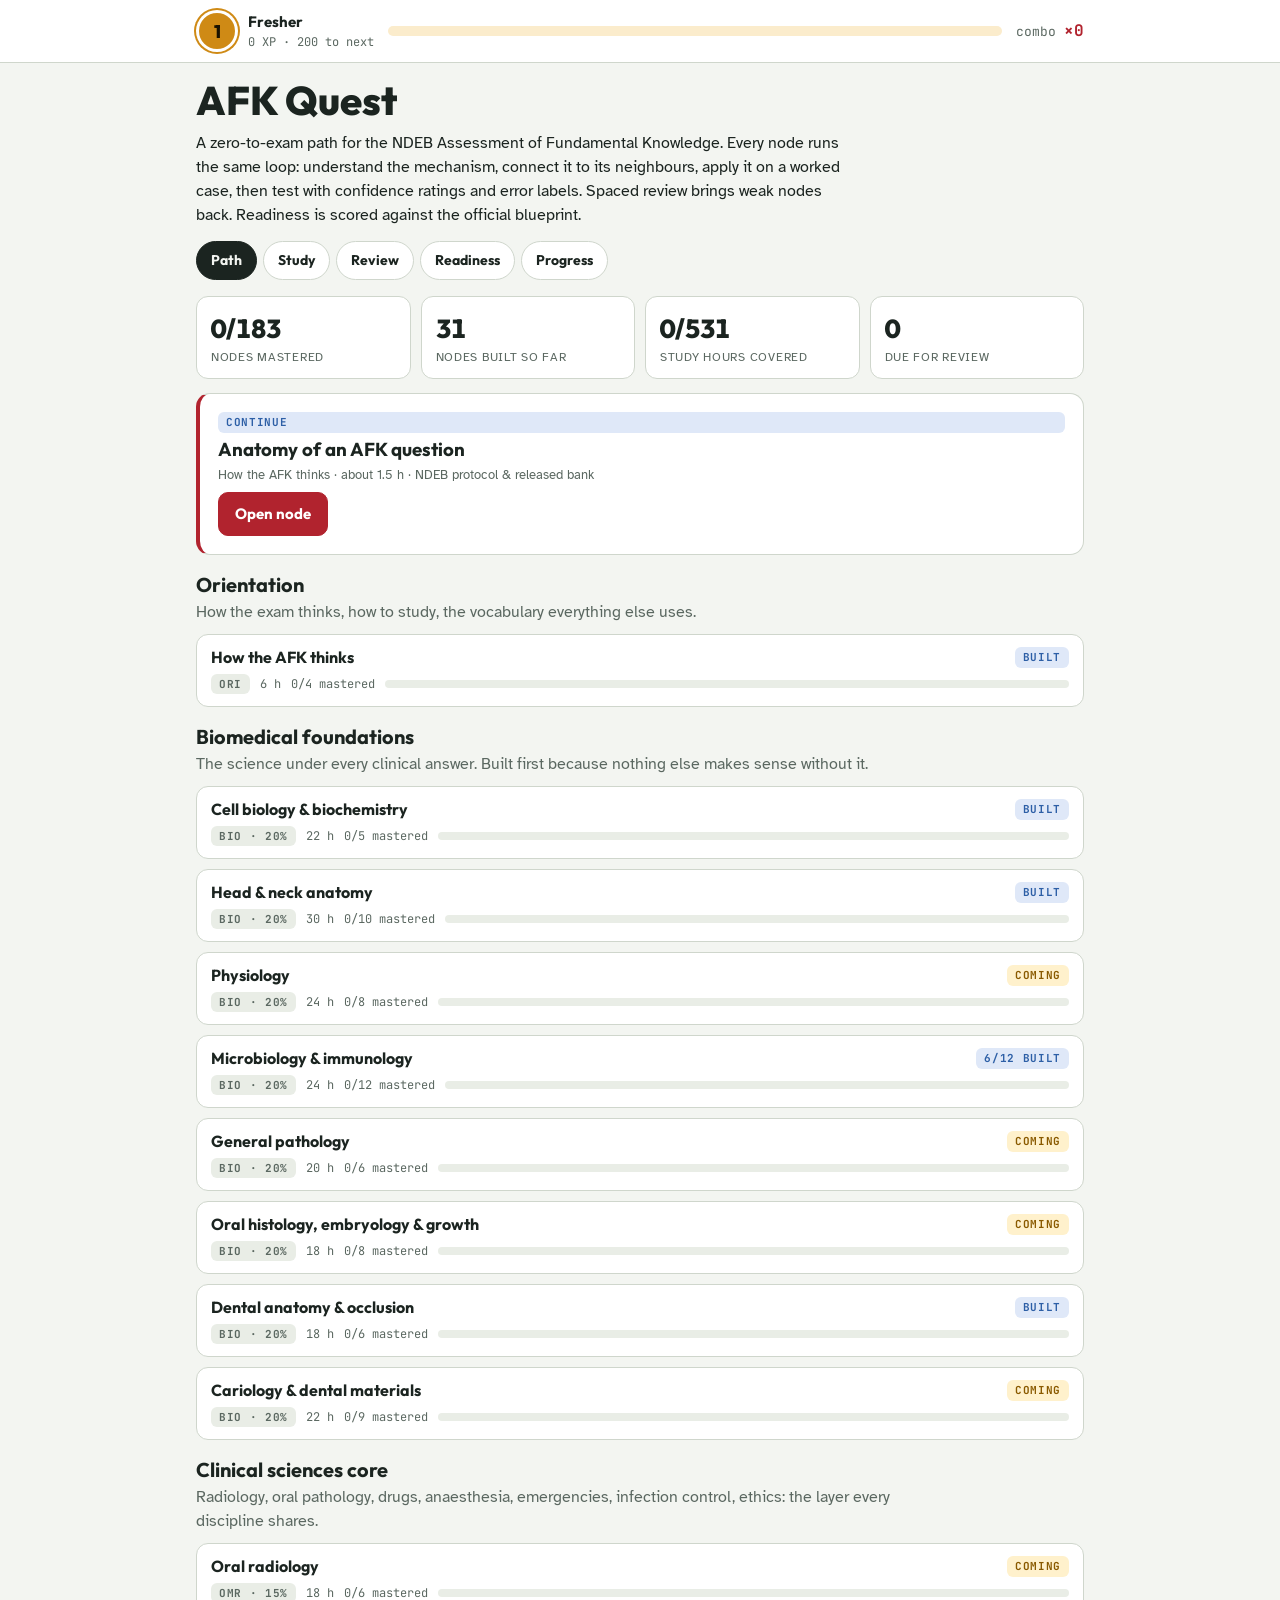
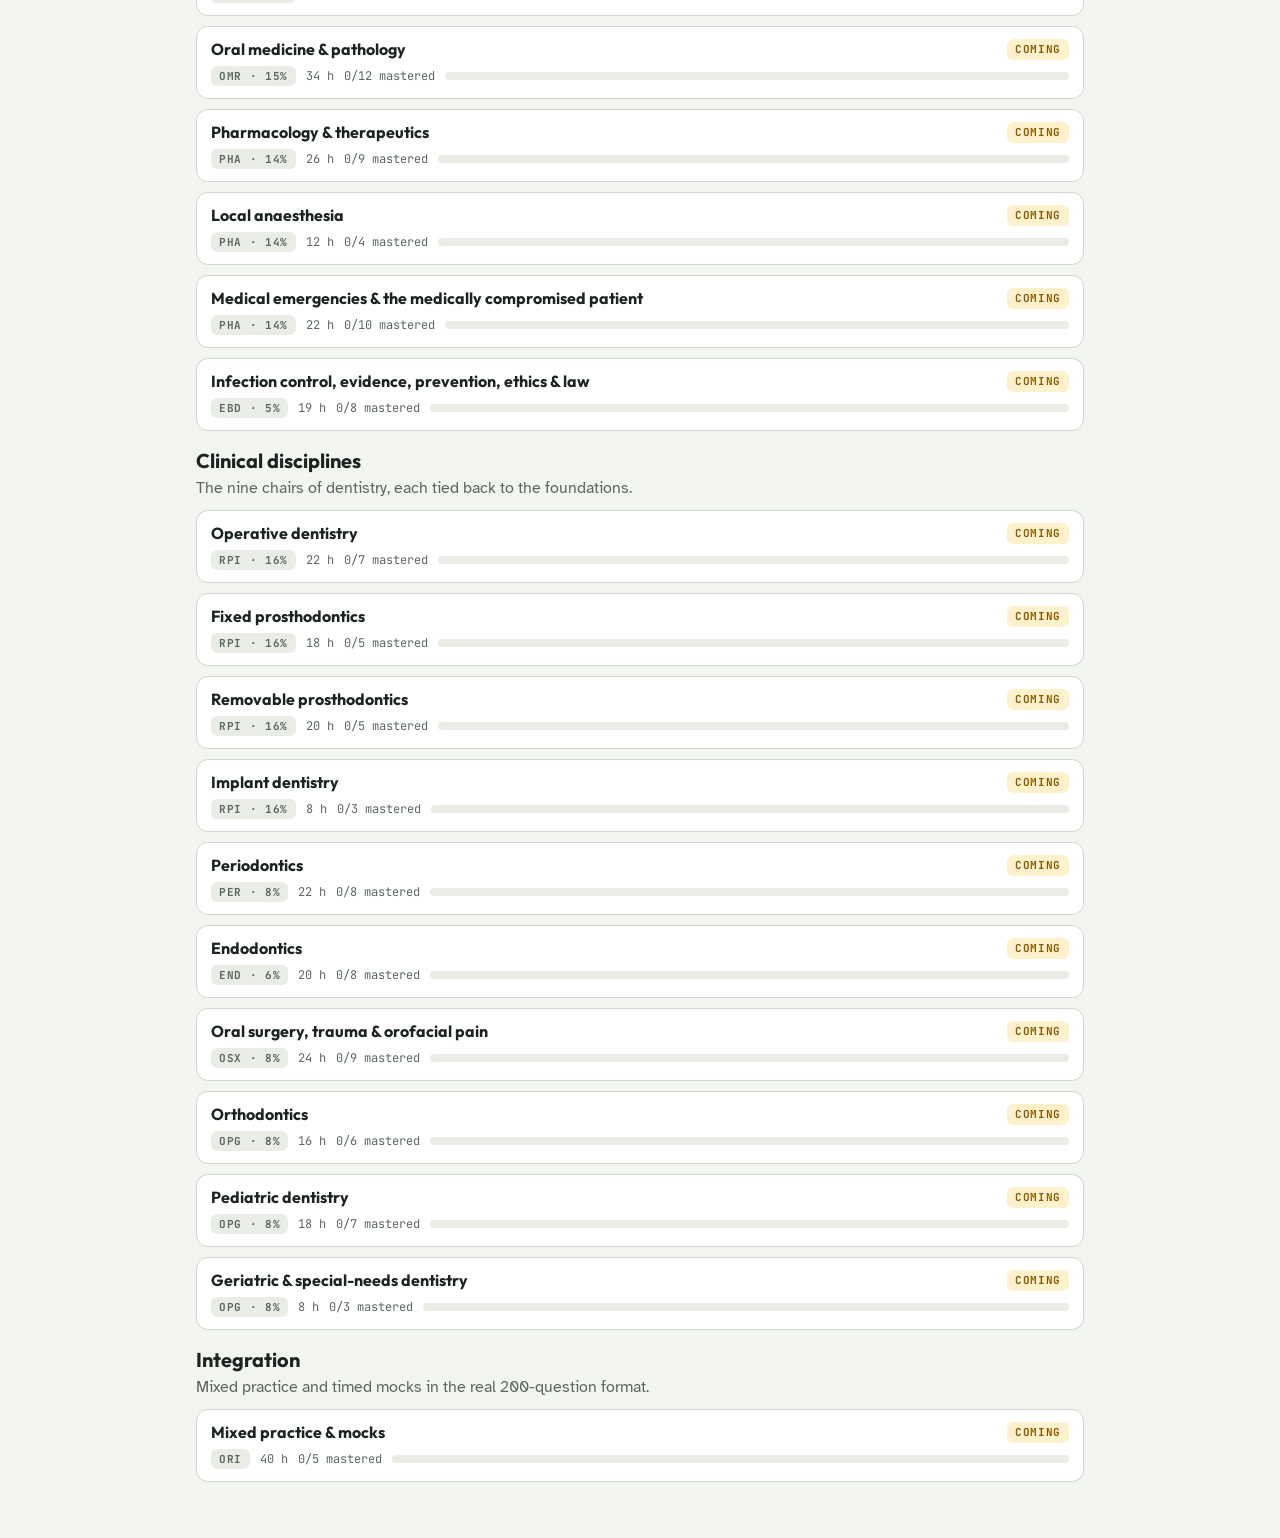
==== commit c982725b: "AFK Quest sprint 1: cell biology, head & neck anatomy, dental anatomy (21 nodes, 305 questions, veri" ====
--- a/afk/index.html
+++ b/afk/index.html
@@ -141,7 +141,11 @@
 <script src="curriculum.js"></script>
 <script src="content/micro-data.js"></script>
 <script src="content/m00.js"></script>
+<script src="content/m01.js"></script>
+<script src="content/m02a.js"></script>
+<script src="content/m02b.js"></script>
 <script src="content/m04.js"></script>
+<script src="content/m07.js"></script>
 <script>
 /* ===== data access ===== */
 const C=window.CURRICULUM, CONTENT=window.CONTENT||{};
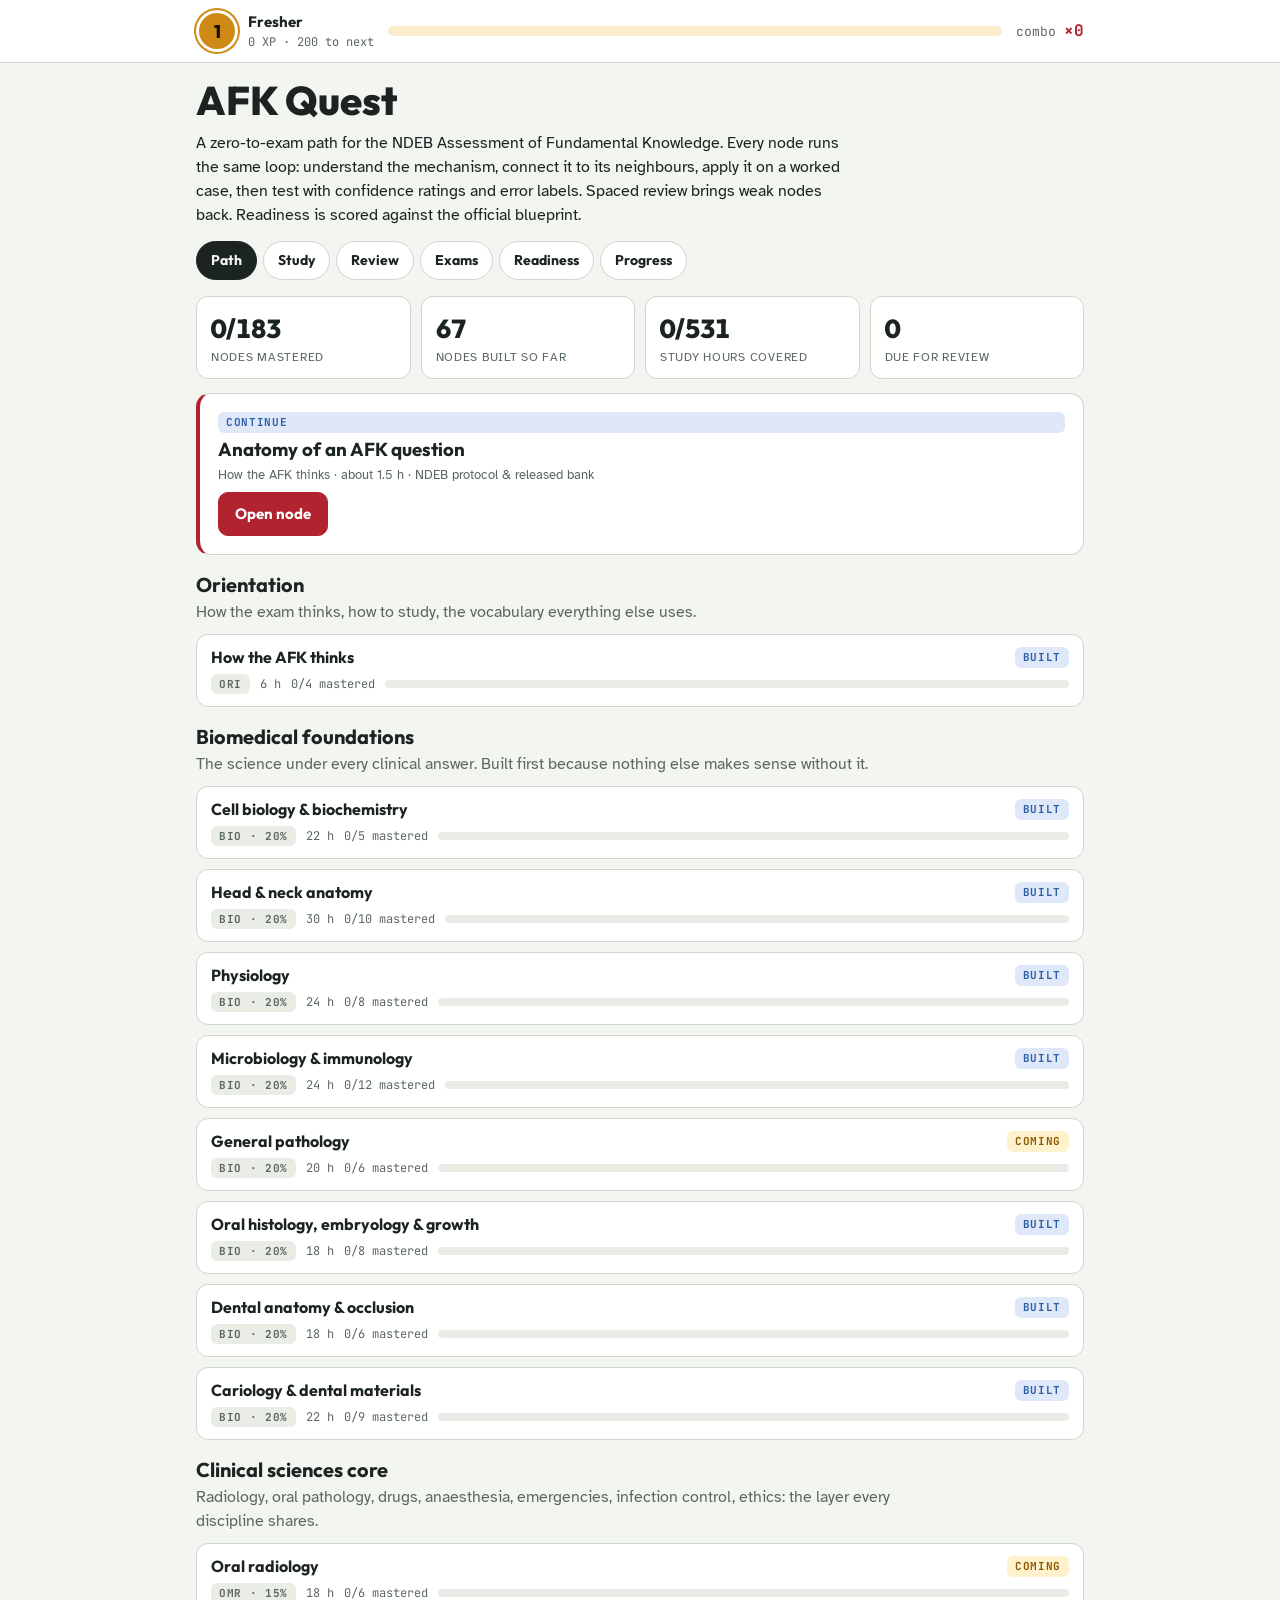
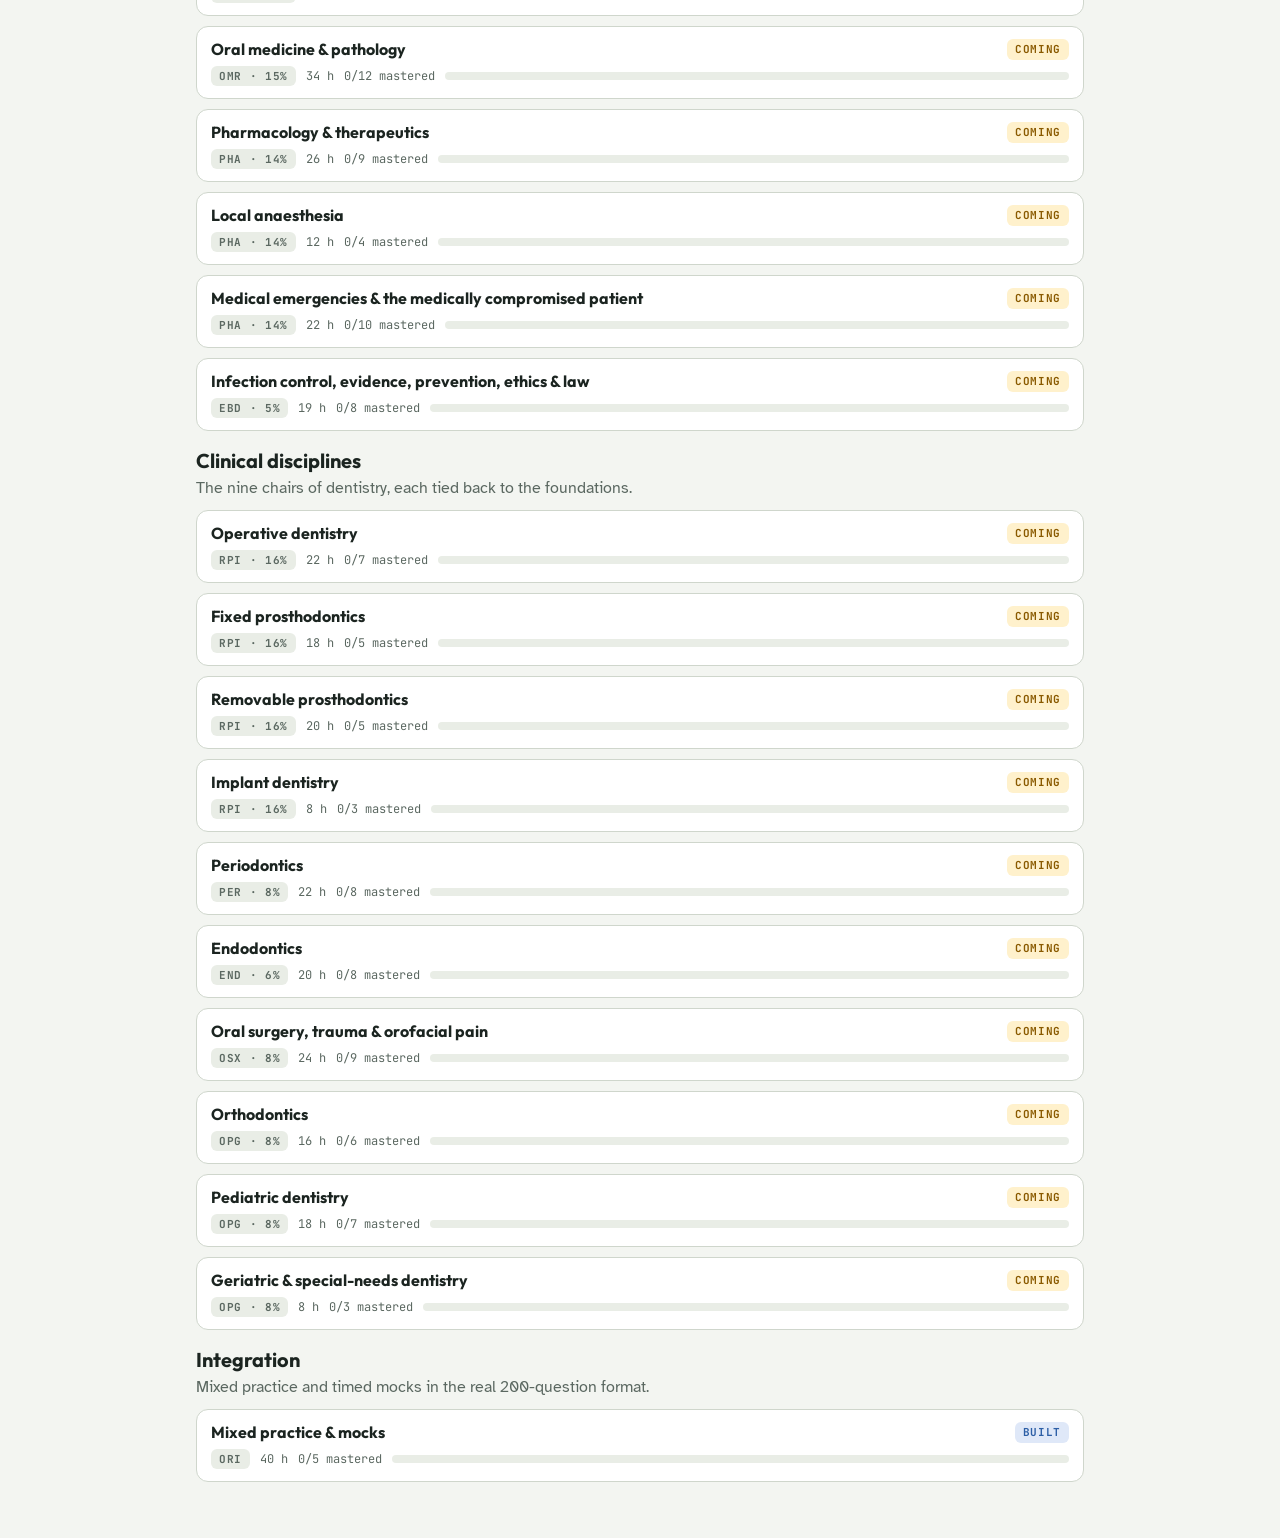
==== commit 7a11cbe3: "AFK Quest sprint 2 + exams: physiology, histology, embryology, cariology, materials, microbiology; a" ====
--- a/afk/index.html
+++ b/afk/index.html
@@ -106,6 +106,13 @@
 .flash.go{animation:pop .9s ease-out forwards}
 @keyframes pop{0%{opacity:0;transform:translate(-50%,-50%) scale(.6)}20%{opacity:1;transform:translate(-50%,-50%) scale(1.1)}100%{opacity:0;transform:translate(-50%,-90%) scale(1)}}
 @media (prefers-reduced-motion: reduce){.flash.go{animation:none;opacity:1}.fcard{transition:none}.xpbar i{transition:none}}
+.opt.sel{border-color:var(--fg);background:var(--surface2);font-weight:700}
+.qgrid{display:grid;grid-template-columns:repeat(auto-fill,minmax(38px,1fr));gap:4px;margin-top:10px}
+.qgrid button{border:1px solid var(--line);background:var(--surface);border-radius:6px;padding:5px 0;font-family:var(--mono);font-size:12px}
+.qgrid button.ans{background:var(--surface2)} .qgrid button.flag{border-color:var(--xp);box-shadow:inset 0 0 0 1px var(--xp)} .qgrid button.cur{border-color:var(--fg);box-shadow:inset 0 0 0 1px var(--fg)}
+.timer{font-family:var(--mono);font-weight:700;font-size:18px;font-variant-numeric:tabular-nums} .timer.low{color:var(--bad)}
+.tbl{border-collapse:collapse;width:100%;font-size:14px} .tbl th,.tbl td{border-bottom:1px solid var(--line);padding:7px 6px;text-align:left} .tbl th{font-family:var(--display)} .tbl td.num,.tbl th.num{text-align:right;font-variant-numeric:tabular-nums;font-family:var(--mono)}
+input[type=number]{font:inherit;color:inherit;background:var(--surface);border:1px solid var(--line);border-radius:10px;padding:9px 10px;width:90px}
 canvas#confetti{position:fixed;inset:0;pointer-events:none;z-index:19}
 .toast{position:fixed;left:50%;bottom:calc(20px + env(safe-area-inset-bottom,0px));transform:translateX(-50%);background:var(--fg);color:var(--bg);padding:10px 16px;border-radius:10px;font-family:var(--display);font-weight:700;z-index:21;opacity:0;transition:opacity .2s;max-width:90vw} .toast.on{opacity:1}
 </style>
@@ -126,6 +133,7 @@
     <button role="tab" data-tab="path" aria-selected="true">Path</button>
     <button role="tab" data-tab="study">Study</button>
     <button role="tab" data-tab="review">Review</button>
+    <button role="tab" data-tab="exams">Exams</button>
     <button role="tab" data-tab="ready">Readiness</button>
     <button role="tab" data-tab="progress">Progress</button>
   </div>
@@ -133,6 +141,7 @@
   <section class="view" id="view-path"><div id="pathHost"></div></section>
   <section class="view" id="view-study" hidden><div id="studyHost" class="card">Pick a node from the Path to start.</div></section>
   <section class="view" id="view-review" hidden><div id="reviewHost" class="stack"></div><div class="card" id="runHost" hidden style="margin-top:14px"></div></section>
+  <section class="view" id="view-exams" hidden><div id="examHost" class="stack"></div></section>
   <section class="view" id="view-ready" hidden><div id="readyHost" class="stack"></div></section>
   <section class="view" id="view-progress" hidden><div id="progHost" class="stack"></div></section>
 </div>
@@ -144,15 +153,24 @@
 <script src="content/m01.js"></script>
 <script src="content/m02a.js"></script>
 <script src="content/m02b.js"></script>
+<script src="content/m03a.js"></script>
+<script src="content/m03b.js"></script>
 <script src="content/m04.js"></script>
+<script src="content/m04b.js"></script>
+<script src="content/m06a.js"></script>
+<script src="content/m06b.js"></script>
 <script src="content/m07.js"></script>
+<script src="content/m08a.js"></script>
+<script src="content/m08b.js"></script>
+<script src="content/m08c.js"></script>
 <script>
 /* ===== data access ===== */
 const C=window.CURRICULUM, CONTENT=window.CONTENT||{};
 const NODES=C.nodes, MODS=C.modules, AREAS=C.areas;
 const nodeById=id=>NODES.find(n=>n.id===id); const modById=id=>MODS.find(m=>m.id===id);
 const modNodes=mid=>NODES.filter(n=>n.m===mid);
-const built=id=>!!CONTENT[id];
+const isExamNode=id=>id.indexOf("m25-")===0;
+const built=id=>isExamNode(id)||!!CONTENT[id];
 const MT=window.MICRO_TOPICS||[], MC=window.MICRO_CARDS||[], MQ=window.MICRO_QS||[];
 function nodeQs(id){const c=CONTENT[id];if(!c)return[];let out=(c.questions||[]).map(x=>({q:x[0],c:x[1],w:x[2],ex:x[3]||"",n:id}));
   if(c.topics)out=out.concat(MQ.filter(q=>c.topics.includes(q[0])).map(x=>({q:x[1],c:x[2],w:x[3],ex:x[4]||"",n:id})));return out;}
@@ -161,8 +179,8 @@
 
 /* ===== state ===== */
 const LEVELS=["Fresher","Lab Assistant","Resident","Registrar","Microbiologist","Consultant","Avicenna"]; const XP_PER=200;
-const BADGES=[["first","🩸","First Blood","First correct answer"],["combo5","🔥","On Fire","Combo of 5"],["combo10","☄️","Unstoppable","Combo of 10"],["flawless","💎","Flawless","10/10 on a node test"],["teach","🗣️","Teacher","Three teach-backs graded 'nailed it'"],["master","🧠","First Mastery","Master a node (80%+ on its test)"],["module","📚","Module Done","Master every built node in a module"],["calib","🎯","Calibrated","20+ 'sure' answers at 90%+ accuracy"],["lvl5","⚗️","Level 5","Reach level 5"],["review","🔁","Reviewer","Clear a day's due list"]];
-const DEF=()=>({xp:0,combo:0,best:0,answered:0,correct:0,sureA:0,sureC:0,badges:[],nodes:{},teach3:0,cur:null});
+const BADGES=[["first","🩸","First Blood","First correct answer"],["combo5","🔥","On Fire","Combo of 5"],["combo10","☄️","Unstoppable","Combo of 10"],["flawless","💎","Flawless","10/10 on a node test"],["teach","🗣️","Teacher","Three teach-backs graded 'nailed it'"],["master","🧠","First Mastery","Master a node (80%+ on its test)"],["module","📚","Module Done","Master every built node in a module"],["calib","🎯","Calibrated","20+ 'sure' answers at 90%+ accuracy"],["lvl5","⚗️","Level 5","Reach level 5"],["review","🔁","Reviewer","Clear a day's due list"],["area","🧬","Area Cleared","80%+ on an area exam"],["mock","🏆","Full Mock","Finish a 200-question mock"],["mock80","🎓","Exam Ready","80%+ on a full mock"]];
+const DEF=()=>({xp:0,combo:0,best:0,answered:0,correct:0,sureA:0,sureC:0,badges:[],nodes:{},teach3:0,cur:null,exam:null,examLog:[],seen:[],ndebSelf:null});
 let S=DEF();
 function load(){try{const r=localStorage.getItem("afkq");if(r)S=Object.assign(DEF(),JSON.parse(r));}catch(e){}}
 function save(){try{localStorage.setItem("afkq",JSON.stringify(S));}catch(e){}}
@@ -171,7 +189,7 @@
 const $=s=>document.querySelector(s); const shuffle=a=>{a=a.slice();for(let i=a.length-1;i>0;i--){const j=Math.floor(Math.random()*(i+1));[a[i],a[j]]=[a[j],a[i]];}return a;};
 const level=()=>Math.min(LEVELS.length,Math.floor(S.xp/XP_PER)+1);
 const today=()=>Math.floor(Date.now()/864e5);
-const status=id=>{const n=S.nodes[id];if(!n)return"new";if(n.last!==null&&n.last>=80)return"mastered";return(n.a||Object.keys(n.steps).length)?"started":"new";};
+const status=id=>{if(isExamNode(id))return examNodeStatus(id);const n=S.nodes[id];if(!n)return"new";if(n.last!==null&&n.last>=80)return"mastered";return(n.a||Object.keys(n.steps).length)?"started":"new";};
 const isDue=id=>{const n=S.nodes[id];return n&&n.due!==null&&n.due<=today();};
 
 function flash(t){const f=$("#flash");f.textContent=t;f.classList.remove("go");void f.offsetWidth;f.classList.add("go");}
@@ -183,7 +201,7 @@
 
 /* ===== tabs ===== */
 function showTab(t){document.querySelectorAll('[role="tab"]').forEach(x=>x.setAttribute("aria-selected",x.dataset.tab===t));document.querySelectorAll(".view").forEach(v=>v.hidden=v.id!=="view-"+t);
-  if(t==="path")renderPath();if(t==="review")renderReview();if(t==="ready")renderReady();if(t==="progress")renderProgress();if(t==="study"&&S.cur)renderNode(S.cur);window.scrollTo({top:0});}
+  if(t==="path")renderPath();if(t==="review")renderReview();if(t==="exams")renderExams();if(t==="ready")renderReady();if(t==="progress")renderProgress();if(t==="study"&&S.cur)renderNode(S.cur);window.scrollTo({top:0});}
 document.querySelectorAll('[role="tab"]').forEach(b=>b.addEventListener("click",()=>showTab(b.dataset.tab)));
 
 /* ===== path ===== */
@@ -207,7 +225,7 @@
 
 /* ===== study ===== */
 let step="u";
-function openNode(id){if(!built(id)){toast("This node is not built yet.");return;}S.cur=id;save();step="u";showTab("study");location.hash=id;}
+function openNode(id){if(isExamNode(id)){showTab("exams");return;}if(!built(id)){toast("This node is not built yet.");return;}S.cur=id;save();step="u";showTab("study");location.hash=id;}
 function renderNode(id){const n=nodeById(id),m=modById(n.m),c=CONTENT[id],ns=NS(id);const host=$("#studyHost");
   const done=k=>ns.steps[k]?'<span class="ok">✓</span>':"";
   host.innerHTML=`<div class="row" style="justify-content:space-between"><div><span class="tag">${m.area}</span> <span class="small muted">${m.title}</span></div><span class="mono small ${status(id)==="mastered"?"":"muted"}" style="${status(id)==="mastered"?"color:var(--good)":""}">${status(id)==="mastered"?"mastered · "+ns.last+"%":ns.last!==null?"last test "+ns.last+"%":"not tested"}</span></div>
@@ -280,7 +298,7 @@
 
 /* ===== readiness ===== */
 function renderReady(){const host=$("#readyHost");let est=0;const rows=Object.entries(AREAS).filter(([k,a])=>a.pct).map(([k,a])=>{const ms=MODS.filter(m=>m.area===k);const ns=ms.flatMap(m=>modNodes(m.id));const b=ns.filter(n=>built(n.id)).length,mst=ns.filter(n=>status(n.id)==="mastered").length;const tested=ns.map(n=>S.nodes[n.id]).filter(s=>s&&s.last!==null);const acc=tested.length?Math.round(tested.reduce((x,s)=>x+s.last,0)/tested.length):null;const cov=ns.length?mst/ns.length:0;est+=a.pct*cov;return{k,a,ns:ns.length,b,mst,acc,cov};});
-  host.innerHTML=`<div class="card"><h2 style="font-size:20px">Estimated readiness: ${Math.round(est)} / 100</h2><p class="small muted" style="margin:4px 0 0">Blueprint weight × share of that area's nodes mastered. The pass mark is an equated 75, so treat 85+ here as the target before sitting. This number only rises as nodes are built and mastered.</p></div>
+  host.innerHTML=`<div class="card"><h2 style="font-size:20px">Estimated readiness: ${Math.round(est)} / 100</h2><p class="small muted" style="margin:4px 0 0">Blueprint weight × share of that area's nodes mastered. This is a coverage measure, not a predicted score. NDEB's pass mark is a test-equated 75, which no outside app can reproduce. Aim for 85+ here and 80%+ on full mocks before sitting.</p>${(()=>{const m=S.examLog.filter(e=>e.kind==="mock").slice(-1)[0];return m?`<p class="small" style="margin:8px 0 0"><b>Latest full mock:</b> ${m.score}/${m.n} (${Math.round(m.score/m.n*100)}%).</p>`:"";})()}</div>
   <div class="card">${rows.map(r=>`<div class="area"><span class="n">${r.a.name}</span><span class="s">${r.a.pct}% of exam</span><span class="s">${r.mst}/${r.ns} nodes mastered · ${r.b} built${r.acc!==null?" · avg last test "+r.acc+"%":""}</span><span></span><div class="prog"><i style="width:${r.cov*100}%"></i></div></div>`).join("")}</div>
   <div class="card"><h3 style="font-size:16px">Exam facts</h3><ul class="small" style="margin:6px 0 0;padding-left:20px"><li>200 single-answer MCQs, two 2-hour parts, one day. No negative marking.</li><li>Pass: test-equated score of 75 or higher. Maximum three attempts.</li><li>Items are written from the 47 KSAs; FDI tooth numbering throughout.</li><li>Next sitting listed by NDEB: 5 February 2027. Check the registration deadline on ndeb-bned.ca.</li><li>Free official 100-question self-assessment: ndeb-bned.ca/quiz (score only, no answers).</li></ul></div>`;
 }
@@ -297,11 +315,87 @@
   let armed=false;$("#resetBtn").addEventListener("click",()=>{if(!armed){armed=true;$("#resetMsg").textContent="Click again to confirm. This wipes everything.";return;}S=DEF();save();renderBar();renderProgress();$("#resetMsg").textContent="Reset.";});
 }
 
+
+/* ===== exams: area exams and full mocks ===== */
+const AREA_KEYS=Object.keys(AREAS).filter(k=>AREAS[k].pct);
+const SEC_PER_Q=72; /* 200 questions in 240 minutes */
+const AREA_N=40, PASS=80;
+const qHash=t=>{let h=5381;for(let i=0;i<t.length;i++)h=((h*33)^t.charCodeAt(i))>>>0;return h;};
+const areaNodes=k=>NODES.filter(n=>!isExamNode(n.id)&&modById(n.m).area===k&&CONTENT[n.id]);
+const areaPool=k=>areaNodes(k).flatMap(n=>nodeQs(n.id).map((q,i)=>({id:n.id,i,h:qHash(q.q)})));
+const itemQ=it=>nodeQs(it.id)[it.i];
+const areaBest=k=>S.examLog.filter(e=>e.kind==="area"&&e.key===k).reduce((b,e)=>Math.max(b,Math.round(e.score/e.n*100)),-1);
+const areaPassed=k=>areaBest(k)>=PASS;
+const allAreasPassed=()=>AREA_KEYS.every(areaPassed);
+const mocksDone=()=>S.examLog.filter(e=>e.kind==="mock").length;
+function examNodeStatus(id){const map={"m25-n01":allAreasPassed(),"m25-n02":mocksDone()>=1,"m25-n03":mocksDone()>=2,"m25-n04":mocksDone()>=3,"m25-n05":S.ndebSelf!==null};if(map[id])return"mastered";return S.examLog&&S.examLog.length?"started":"new";}
+/* prefer questions not yet seen in an exam, so repeat exams stay honest */
+function draw(pool,n){const seen=new Set(S.seen);const fresh=shuffle(pool.filter(x=>!seen.has(x.h))),old=shuffle(pool.filter(x=>seen.has(x.h)));return fresh.concat(old).slice(0,n);}
+function makeItem(x){const q=nodeQs(x.id)[x.i];return{id:x.id,i:x.i,h:x.h,a:null,fl:0,o:shuffle([q.c,...q.w])};}
+function startAreaExam(k){const pool=areaPool(k);const picks=draw(pool,Math.min(AREA_N,pool.length));S.exam={kind:"area",key:k,title:AREAS[k].name,items:picks.map(makeItem),split:[picks.length],part:0,cur:0,ends:Date.now()+picks.length*SEC_PER_Q*1000,onBreak:false};save();renderExams();}
+function startMock(){let picks=[];AREA_KEYS.forEach(k=>{picks=picks.concat(draw(areaPool(k),AREAS[k].pct*2));});picks=shuffle(picks);const half=Math.ceil(picks.length/2);S.exam={kind:"mock",key:"mock"+(mocksDone()+1),title:"Full mock "+(mocksDone()+1),items:picks.map(makeItem),split:[half,picks.length],part:0,cur:0,ends:Date.now()+half*SEC_PER_Q*1000,onBreak:false};save();renderExams();}
+const partStart=e=>e.part===0?0:e.split[e.part-1];
+const partEnd=e=>e.split[e.part];
+let examTimer=null,endArmed=false;
+function fmt(sec){sec=Math.max(0,Math.floor(sec));const h=Math.floor(sec/3600),m=Math.floor(sec%3600/60),x=sec%60;return(h?h+":":"")+String(m).padStart(2,"0")+":"+String(x).padStart(2,"0");}
+function tick(){const e=S.exam;if(!e||e.onBreak){clearInterval(examTimer);examTimer=null;return;}const left=(e.ends-Date.now())/1000;const t=document.getElementById("examClock");if(t){t.textContent=fmt(left);t.classList.toggle("low",left<300);}if(left<=0)endPart();}
+function endPart(){const e=S.exam;if(!e)return;clearInterval(examTimer);examTimer=null;endArmed=false;if(e.part+1<e.split.length){e.onBreak=true;save();renderExams();}else finishExam();}
+function renderExams(){if(S.exam)renderExamRun();else renderExamLobby();}
+function renderExamRun(){const host=document.getElementById("examHost"),e=S.exam;if(host.closest(".view").hidden)return;
+  if(e.onBreak){const answered=e.items.slice(0,e.split[e.part]).filter(x=>x.a!==null).length;host.innerHTML=`<div class="card stack"><h2 style="font-size:22px">Part ${e.part+1} submitted</h2><p style="margin:0">You answered ${answered} of ${e.split[e.part]}. This is your scheduled break, and the clock is stopped. Part ${e.part+1} answers are now locked, as they are on exam day.</p><div class="row"><button class="btn primary" id="startNext">Start part ${e.part+2}: 2 hours</button></div></div>`;
+    document.getElementById("startNext").addEventListener("click",()=>{e.part++;e.onBreak=false;e.cur=partStart(e);e.ends=Date.now()+(partEnd(e)-partStart(e))*SEC_PER_Q*1000;save();renderExamRun();});return;}
+  if((e.ends-Date.now())<=0){endPart();return;}
+  const it=e.items[e.cur],q=itemQ(it),a=partStart(e),b=partEnd(e),done=e.items.slice(a,b).filter(x=>x.a!==null).length;
+  host.innerHTML=`<div class="card"><div class="row" style="justify-content:space-between"><span class="mono small">${e.title}${e.split.length>1?" · part "+(e.part+1)+" of 2":""}</span><span class="timer" id="examClock">--:--</span></div>
+   <div class="prog acc" style="margin:8px 0 12px"><i style="width:${done/(b-a)*100}%"></i></div>
+   <div class="mono small muted">Question ${e.cur-a+1} of ${b-a}</div><p class="q" style="margin:6px 0 0">${q?q.q:"This question is no longer in the bank. Skip it."}</p>
+   <div class="opts">${it.o.map((o,k)=>`<button class="opt ${it.a===o?"sel":""}" data-k="${k}"><span class="k">${"ABCDE"[k]}</span><span>${o}</span></button>`).join("")}</div>
+   <div class="row" style="margin-top:14px;justify-content:space-between"><div class="row"><button class="btn" id="prevQ" ${e.cur<=a?"disabled":""}>← Back</button><button class="btn" id="flagQ">${it.fl?"Unflag":"Flag"}</button></div><button class="btn primary" id="nextQ2" ${e.cur>=b-1?"disabled":""}>Next →</button></div>
+   <div class="qgrid">${e.items.slice(a,b).map((x,j)=>`<button data-j="${a+j}" class="${x.a!==null?"ans":""} ${x.fl?"flag":""} ${a+j===e.cur?"cur":""}" aria-label="Question ${j+1}">${j+1}</button>`).join("")}</div>
+   <div class="row" style="margin-top:14px"><button class="btn ghost" id="endPartBtn">${endArmed?"Click again to submit this part":"Submit this part"}</button><span class="small muted">${done}/${b-a} answered. No feedback until the end. Blank scores zero, so answer everything.</span></div></div>`;
+  host.querySelectorAll(".opt").forEach(x=>x.addEventListener("click",()=>{it.a=it.o[+x.dataset.k];save();renderExamRun();}));
+  host.querySelectorAll(".qgrid button").forEach(x=>x.addEventListener("click",()=>{e.cur=+x.dataset.j;endArmed=false;save();renderExamRun();}));
+  document.getElementById("prevQ").addEventListener("click",()=>{e.cur--;endArmed=false;save();renderExamRun();});
+  document.getElementById("nextQ2").addEventListener("click",()=>{e.cur++;endArmed=false;save();renderExamRun();});
+  document.getElementById("flagQ").addEventListener("click",()=>{it.fl=it.fl?0:1;save();renderExamRun();});
+  document.getElementById("endPartBtn").addEventListener("click",()=>{if(!endArmed){endArmed=true;renderExamRun();return;}endPart();});
+  tick();if(!examTimer)examTimer=setInterval(tick,1000);
+}
+function finishExam(){const e=S.exam;const byArea={};let score=0;const missed=[];
+  e.items.forEach(it=>{const q=itemQ(it);if(!q)return;const k=modById(nodeById(it.id).m).area;byArea[k]=byArea[k]||[0,0];byArea[k][1]++;const ok=it.a===q.c;const ns=NS(it.id);ns.a++;S.answered++;if(ok){ns.c++;S.correct++;score++;byArea[k][0]++;}else missed.push([it.id,it.i,it.a]);if(S.seen.indexOf(it.h)<0)S.seen.push(it.h);});
+  const n=e.items.filter(it=>itemQ(it)).length,pct=n?Math.round(score/n*100):0;const log={kind:e.kind,key:e.key,title:e.title,date:Date.now(),score,n,byArea,missed};S.examLog.push(log);if(S.examLog.length>40)S.examLog.shift();S.exam=null;save();
+  addXP(score*5+(pct>=PASS?100:0));if(e.kind==="area"&&pct>=PASS)award("area");if(e.kind==="mock"){award("mock");if(pct>=PASS)award("mock80");}if(pct>=PASS)confetti();
+  renderExamResult(log);
+}
+function renderExamResult(log){const host=document.getElementById("examHost"),pct=Math.round(log.score/log.n*100);
+  const rows=Object.keys(log.byArea).sort((x,y)=>AREAS[y].pct-AREAS[x].pct).map(k=>{const v=log.byArea[k],p=Math.round(v[0]/v[1]*100);return `<tr><td>${AREAS[k].name}</td><td class="num">${v[0]}/${v[1]}</td><td class="num" style="color:${p>=PASS?"var(--good)":p<60?"var(--bad)":"inherit"}">${p}%</td></tr>`;}).join("");
+  host.innerHTML=`<div class="card stack"><h2 style="font-size:22px">${log.title}: ${log.score}/${log.n} (${pct}%)</h2><p style="margin:0">${pct>=PASS?"That clears the 80% target for this app.":"Below the 80% target. Work the areas in red, then sit it again; repeat exams use unseen questions first."} This is a raw percentage on this app's questions. It is not NDEB's equated score and does not predict one.</p>
+  <div class="tscroll"><table class="tbl"><tr><th>Area</th><th class="num">Score</th><th class="num">%</th></tr>${rows}</table></div>
+  <h3 style="font-size:17px">Questions you missed (${log.missed.length})</h3>
+  <div class="stack" style="gap:8px">${log.missed.map(m=>{const q=nodeQs(m[0])[m[1]],nd=nodeById(m[0]);if(!q)return"";return `<div class="ex" style="margin:0"><b>${q.q}</b><div class="small" style="margin-top:6px">Your answer: ${m[2]===null?"blank":m[2]}</div><div class="small"><b>Correct:</b> ${q.c}</div><div class="small" style="margin-top:4px">${q.ex||""}</div><button class="btn sm" style="margin-top:8px" data-open="${m[0]}">Open node: ${nd.t}</button></div>`;}).join("")||"<p class='muted' style='margin:0'>None.</p>"}</div>
+  <div class="row"><button class="btn primary" id="examBack">Back to exams</button></div></div>`;
+  host.querySelectorAll("[data-open]").forEach(b=>b.addEventListener("click",()=>openNode(b.dataset.open)));
+  document.getElementById("examBack").addEventListener("click",renderExamLobby);window.scrollTo({top:0});
+}
+function renderExamLobby(){const host=document.getElementById("examHost");const unlocked=allAreasPassed();const nm=mocksDone();
+  const areaRows=AREA_KEYS.map(k=>{const pool=areaPool(k),ns=NODES.filter(n=>!isExamNode(n.id)&&modById(n.m).area===k),mst=ns.filter(n=>status(n.id)==="mastered").length,best=areaBest(k),can=pool.length>=20;
+    return `<div class="area"><span class="n">${AREAS[k].name}</span><button class="btn sm ${best>=PASS?"":"primary"}" data-area="${k}" ${can?"":"disabled"}>${can?(best>=PASS?"Retake":"Start"):"Needs more questions"}</button><span class="s">${AREAS[k].pct}% of exam · ${pool.length} questions · ${mst}/${ns.length} nodes mastered${best>=0?" · best "+best+"%":""}</span><span>${best>=PASS?'<span class="tag good">cleared</span>':""}</span></div>`;}).join("");
+  const log=S.examLog.slice().reverse().slice(0,12);
+  host.innerHTML=`<div class="card"><h2 style="font-size:20px">Area exams</h2><p class="small muted" style="margin:4px 0 8px">One exam per blueprint area: up to ${AREA_N} questions at exam pace (72 seconds each), no feedback until the end. Best taken once most of the area's nodes are mastered. Score ${PASS}%+ on all nine to unlock the full mocks.</p>${areaRows}</div>
+  <div class="card stack"><h2 style="font-size:20px">Full mocks</h2><p class="small muted" style="margin:0">200 questions drawn to the official blueprint, in two 2-hour parts with a scheduled break, the same shape as the real AFK. Part 1 answers lock when you start part 2. ${nm} of 3 planned mocks done.</p>${unlocked?"":`<p class="small" style="margin:0"><span class="tag warn">locked</span> Clear all nine area exams first (${AREA_KEYS.filter(areaPassed).length}/9 done).</p>`}<div class="row"><button class="btn ${unlocked?"primary":""}" id="mockGo" ${unlocked?"":"disabled"}>Start full mock ${nm+1}</button></div></div>
+  <div class="card stack"><h2 style="font-size:20px">NDEB's official self-assessment</h2><p class="small muted" style="margin:0">NDEB offers a free 100-question practice test at ndeb-bned.ca/quiz. It gives a score only, with no answers. Take it after your second mock and record the score here.</p><div class="row"><label for="ndebScore" class="small">Score out of 100</label><input type="number" id="ndebScore" min="0" max="100" value="${S.ndebSelf===null?"":S.ndebSelf}"><button class="btn" id="ndebSave">Save</button></div></div>
+  ${log.length?`<div class="card"><h2 style="font-size:20px;margin-bottom:6px">History</h2><div class="tscroll"><table class="tbl"><tr><th>Exam</th><th class="num">Score</th><th class="num">Date</th></tr>${log.map((l,i)=>`<tr><td><button class="btn sm ghost" data-log="${S.examLog.length-1-i}">${l.title}</button></td><td class="num">${l.score}/${l.n} (${Math.round(l.score/l.n*100)}%)</td><td class="num">${new Date(l.date).toLocaleDateString()}</td></tr>`).join("")}</table></div></div>`:""}`;
+  host.querySelectorAll("[data-area]").forEach(b=>b.addEventListener("click",()=>startAreaExam(b.dataset.area)));
+  host.querySelectorAll("[data-log]").forEach(b=>b.addEventListener("click",()=>renderExamResult(S.examLog[+b.dataset.log])));
+  const mg=document.getElementById("mockGo");if(unlocked)mg.addEventListener("click",startMock);
+  document.getElementById("ndebSave").addEventListener("click",()=>{const v=parseInt(document.getElementById("ndebScore").value,10);if(isNaN(v)||v<0||v>100){toast("Enter a score from 0 to 100.");return;}S.ndebSelf=v;save();toast("Saved.");});
+}
+
 /* ===== boot ===== */
 renderBar();
 const h=location.hash.replace("#","");
-if(h&&nodeById(h)&&built(h)){S.cur=h;showTab("study");}else{renderPath();}
-addEventListener("hashchange",()=>{const h=location.hash.replace("#","");if(h&&nodeById(h)&&built(h)&&S.cur!==h){S.cur=h;step="u";showTab("study");}});
+if(h&&nodeById(h)&&CONTENT[h]){S.cur=h;showTab("study");}else{renderPath();}
+addEventListener("hashchange",()=>{const h=location.hash.replace("#","");if(h&&nodeById(h)&&CONTENT[h]&&S.cur!==h){S.cur=h;step="u";showTab("study");}});
 </script>
 </body>
 </html>
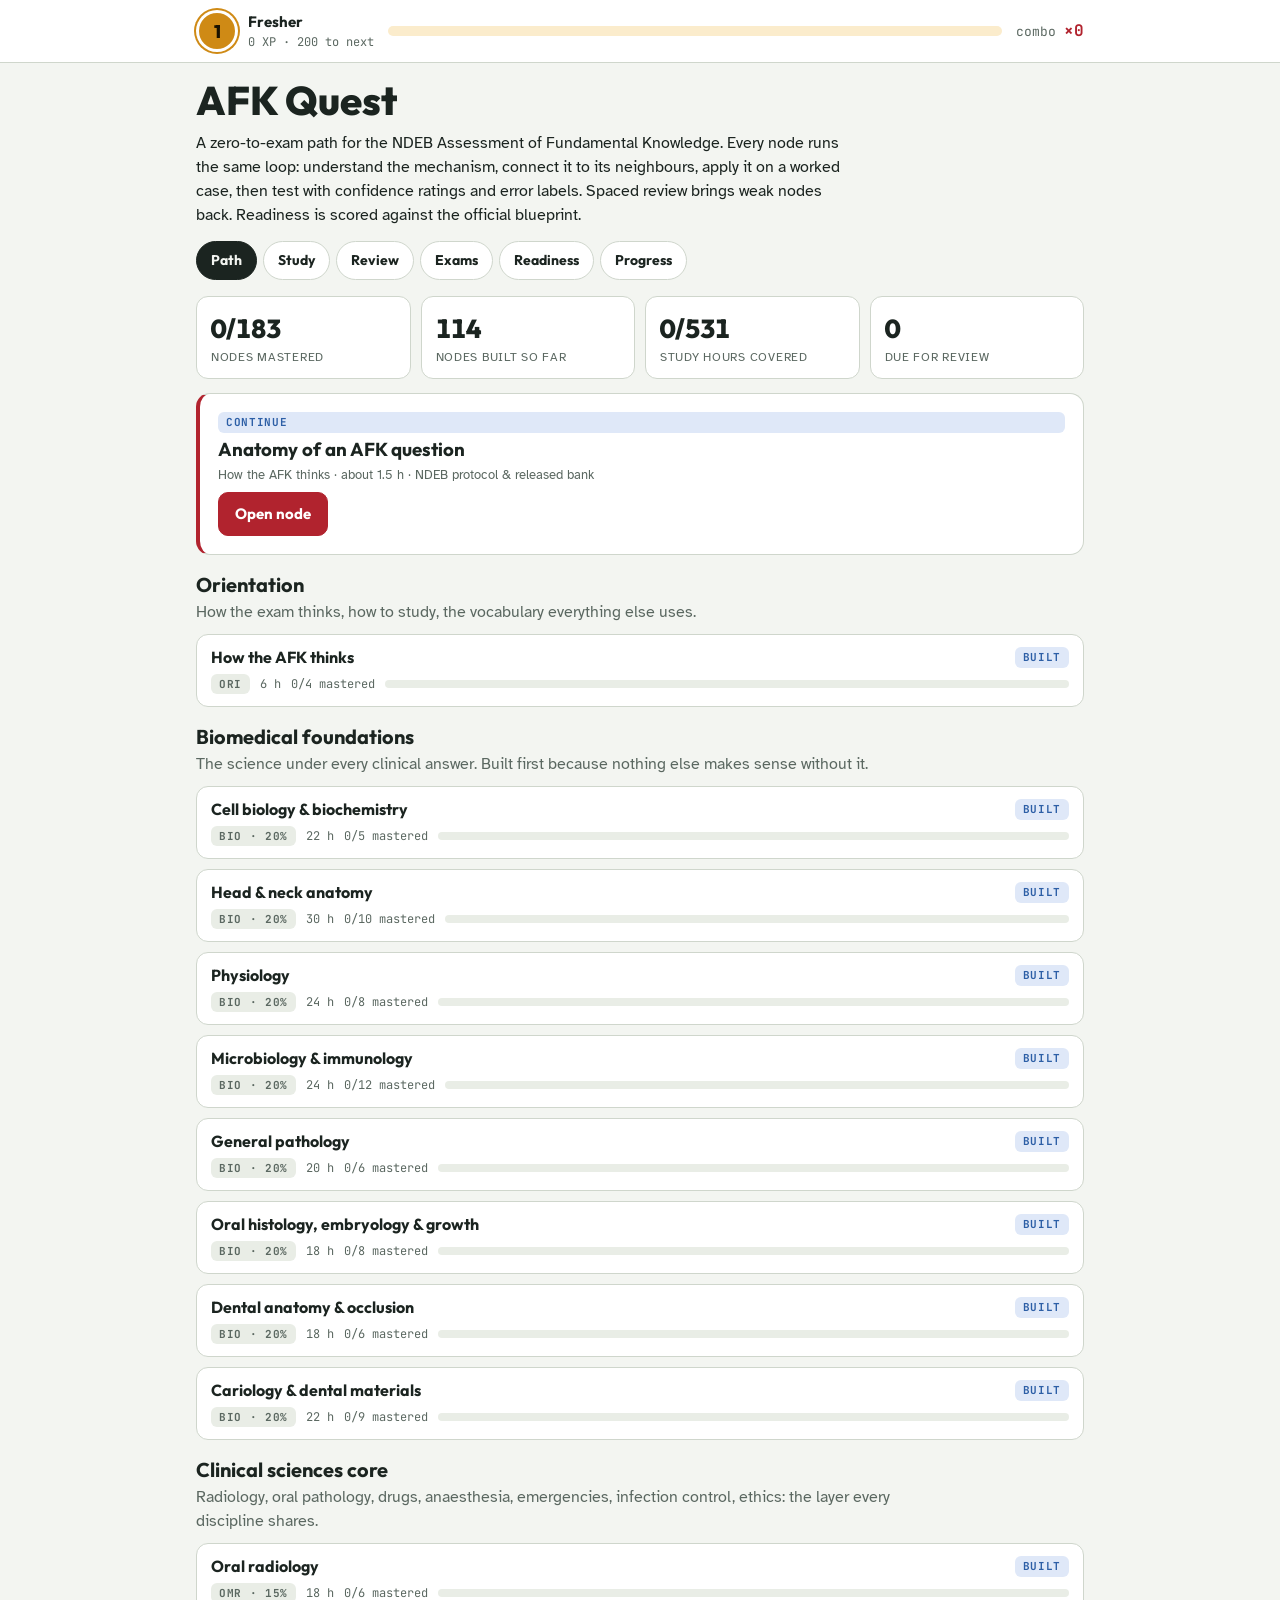
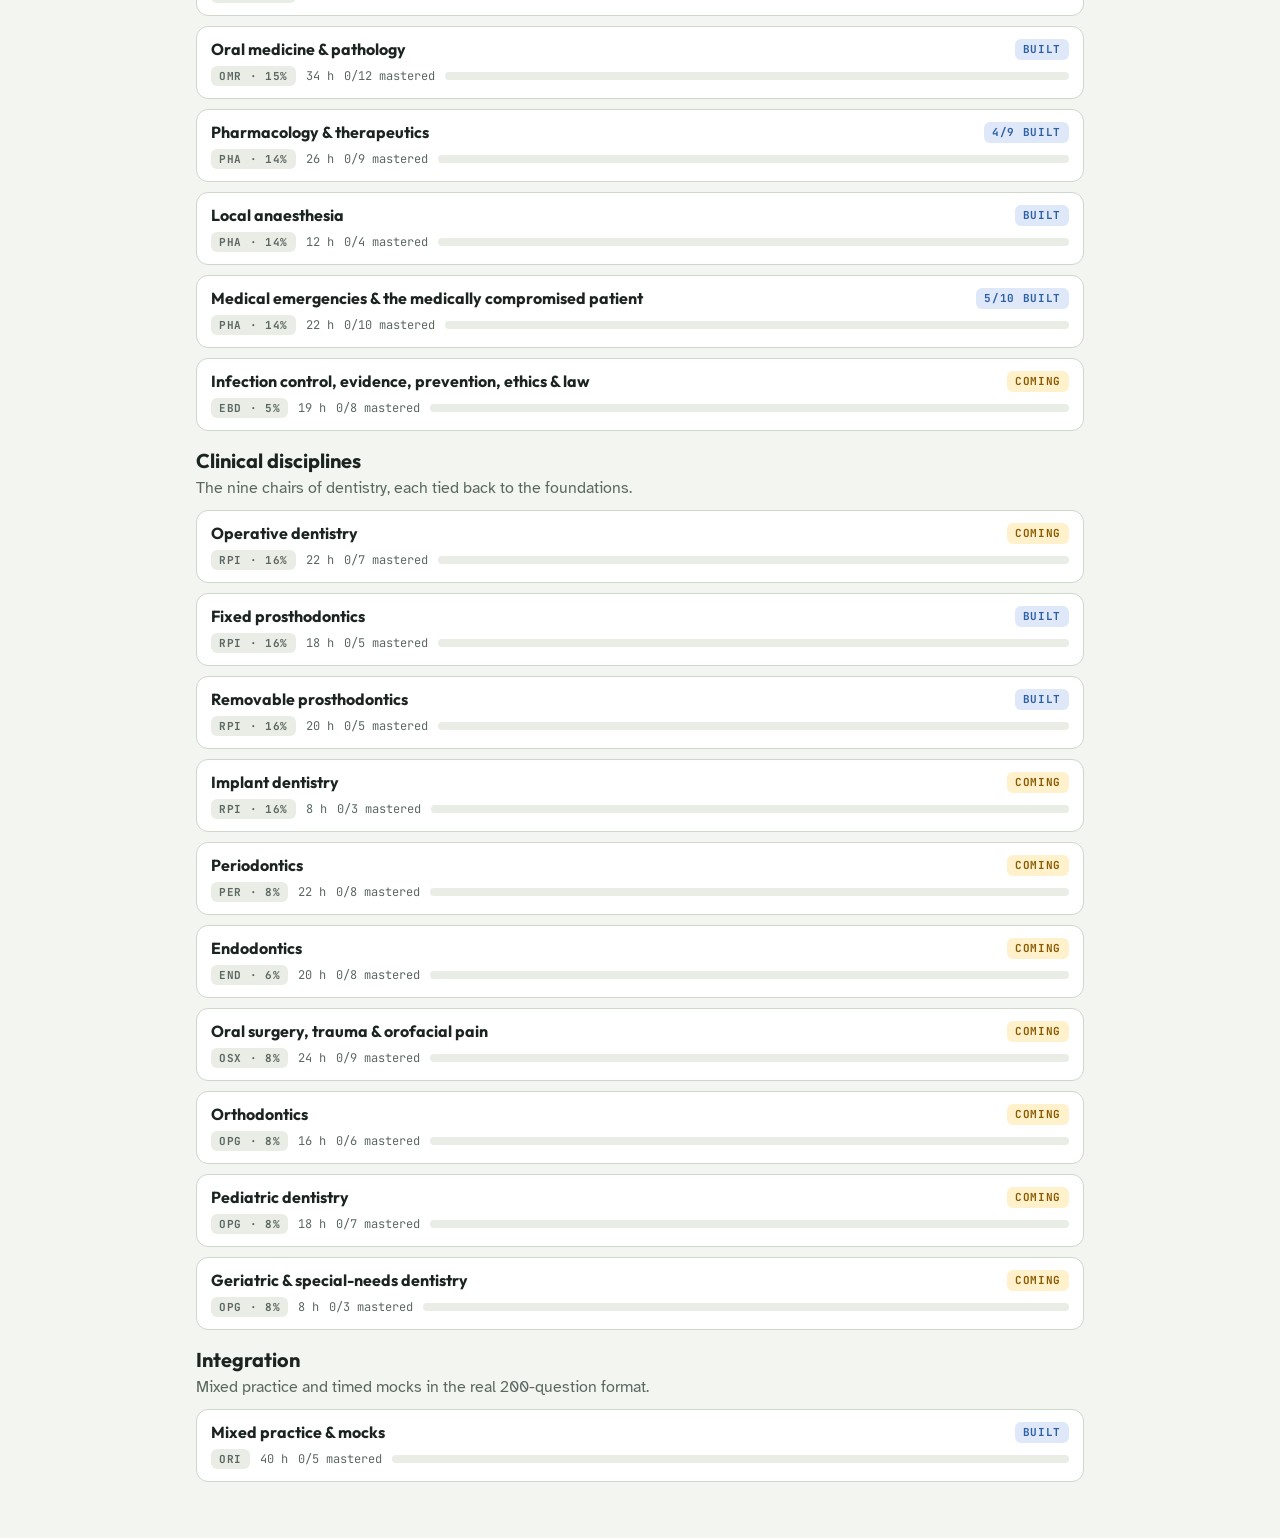
==== commit e7881d65: "AFK Quest: pathology, radiology, oral medicine, pharmacology, anaesthesia, emergencies, prosthodonti" ====
--- a/afk/index.html
+++ b/afk/index.html
@@ -157,12 +157,21 @@
 <script src="content/m03b.js"></script>
 <script src="content/m04.js"></script>
 <script src="content/m04b.js"></script>
+<script src="content/m05.js"></script>
 <script src="content/m06a.js"></script>
 <script src="content/m06b.js"></script>
 <script src="content/m07.js"></script>
 <script src="content/m08a.js"></script>
 <script src="content/m08b.js"></script>
 <script src="content/m08c.js"></script>
+<script src="content/m09.js"></script>
+<script src="content/m10a.js"></script>
+<script src="content/m10b.js"></script>
+<script src="content/m11a.js"></script>
+<script src="content/m12.js"></script>
+<script src="content/m13a.js"></script>
+<script src="content/m16.js"></script>
+<script src="content/m17.js"></script>
 <script>
 /* ===== data access ===== */
 const C=window.CURRICULUM, CONTENT=window.CONTENT||{};
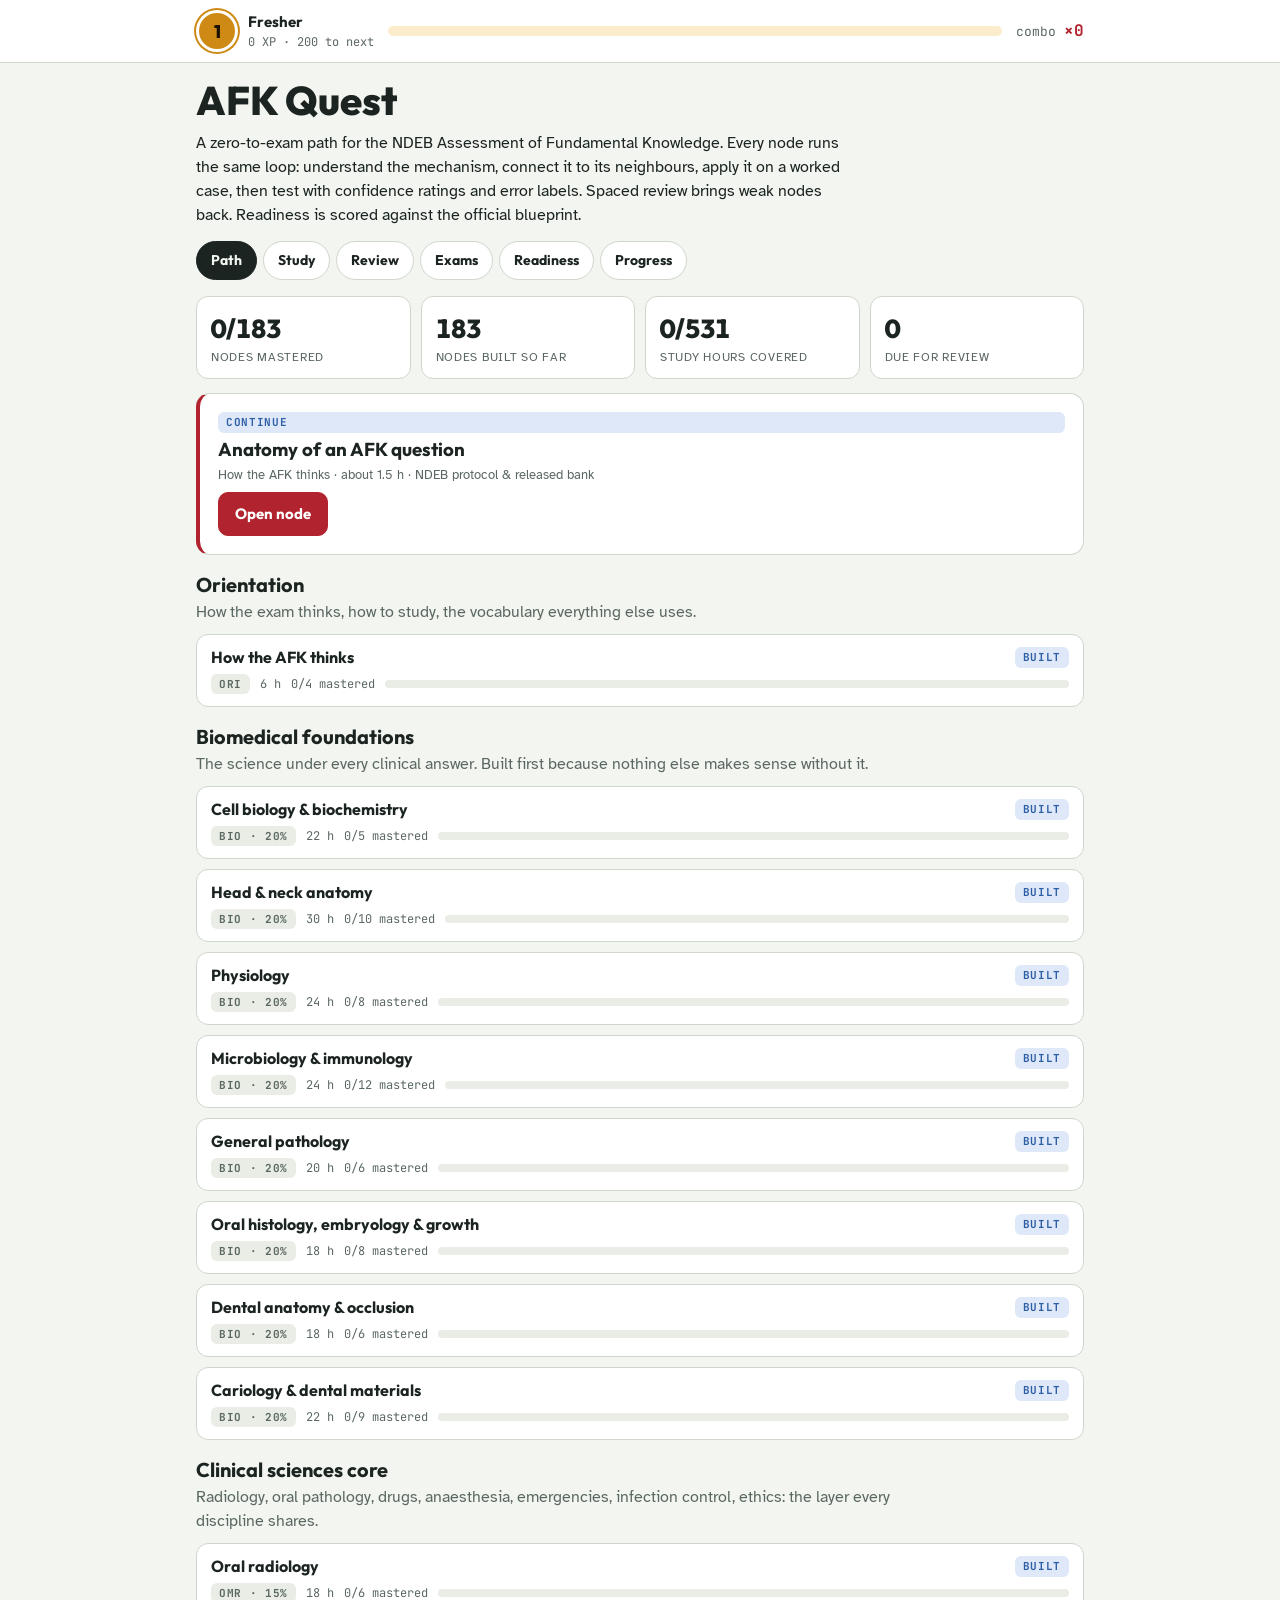
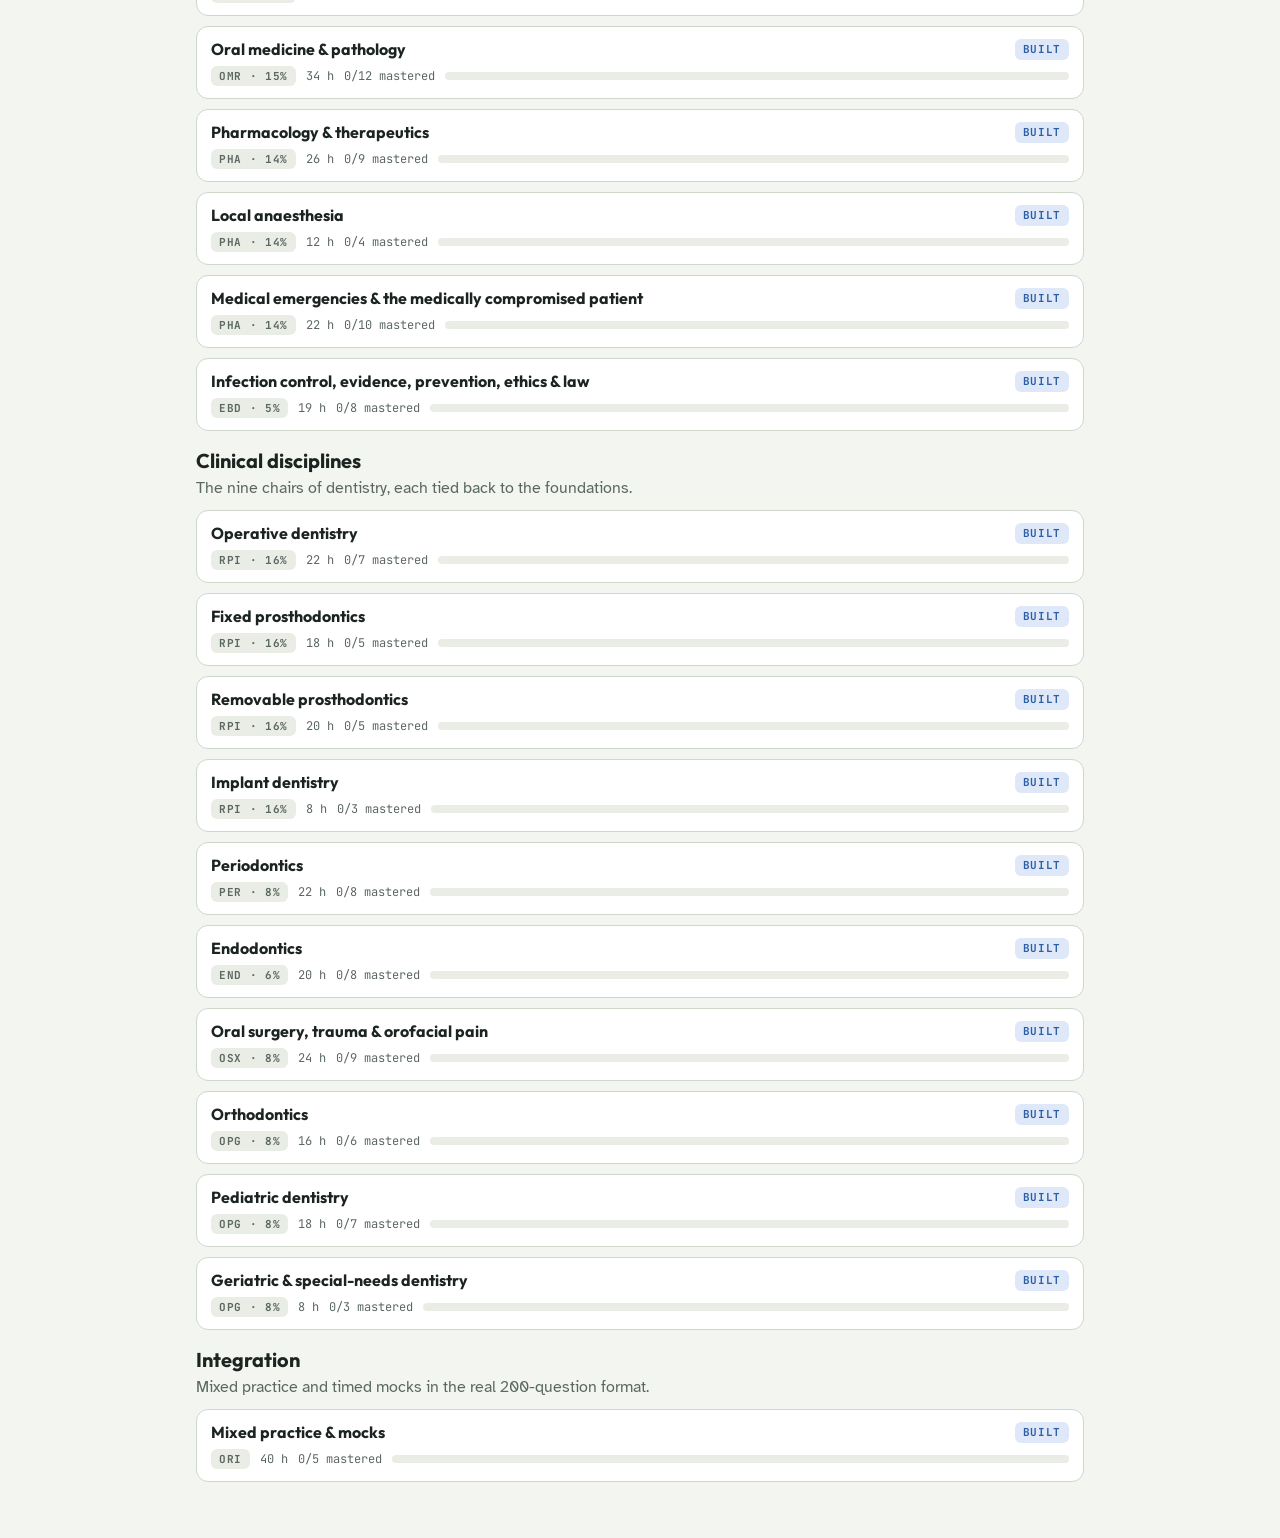
==== commit e41348a1: "AFK Quest complete: all 25 content modules verified, exams and mocks Co-Authored-By: Claude Opus 5.5" ====
--- a/afk/index.html
+++ b/afk/index.html
@@ -168,10 +168,21 @@
 <script src="content/m10a.js"></script>
 <script src="content/m10b.js"></script>
 <script src="content/m11a.js"></script>
+<script src="content/m11b.js"></script>
 <script src="content/m12.js"></script>
 <script src="content/m13a.js"></script>
+<script src="content/m13b.js"></script>
+<script src="content/m14.js"></script>
+<script src="content/m15.js"></script>
 <script src="content/m16.js"></script>
 <script src="content/m17.js"></script>
+<script src="content/m18.js"></script>
+<script src="content/m19.js"></script>
+<script src="content/m20.js"></script>
+<script src="content/m21.js"></script>
+<script src="content/m22.js"></script>
+<script src="content/m23.js"></script>
+<script src="content/m24.js"></script>
 <script>
 /* ===== data access ===== */
 const C=window.CURRICULUM, CONTENT=window.CONTENT||{};
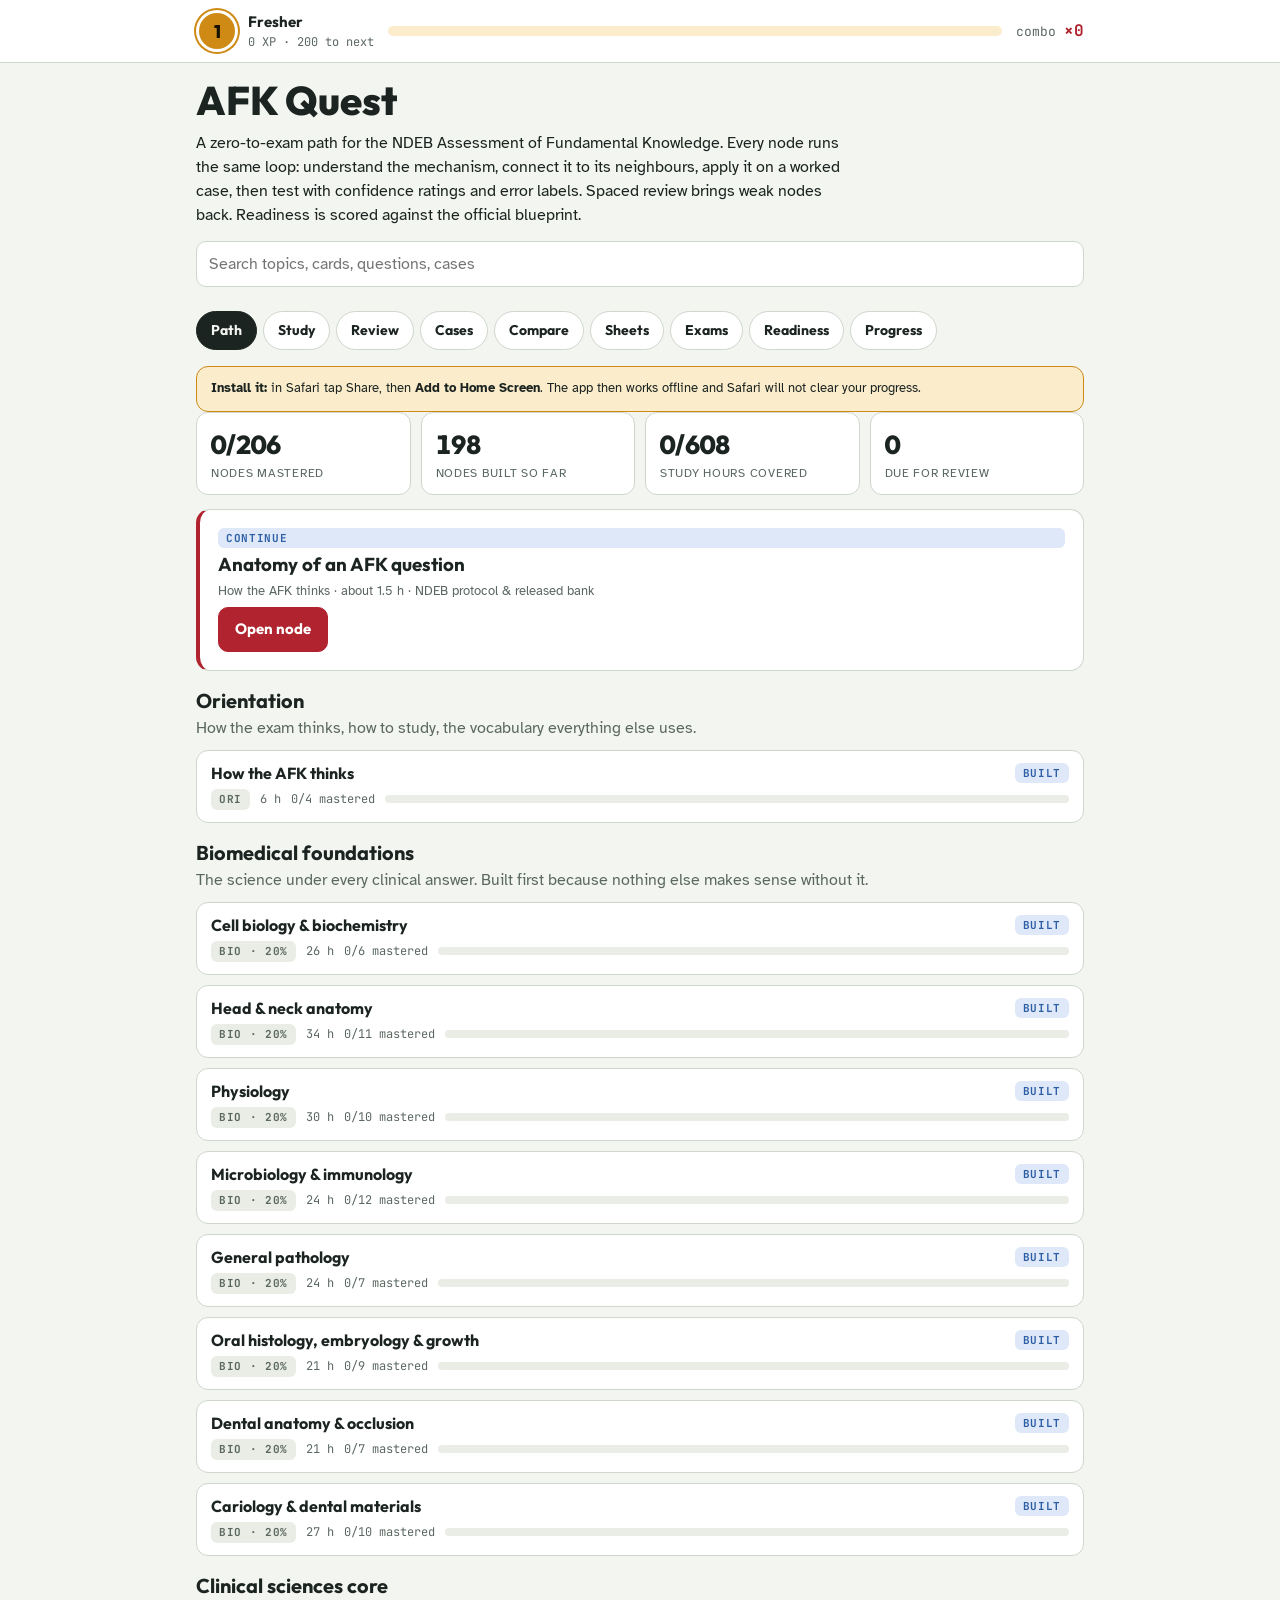
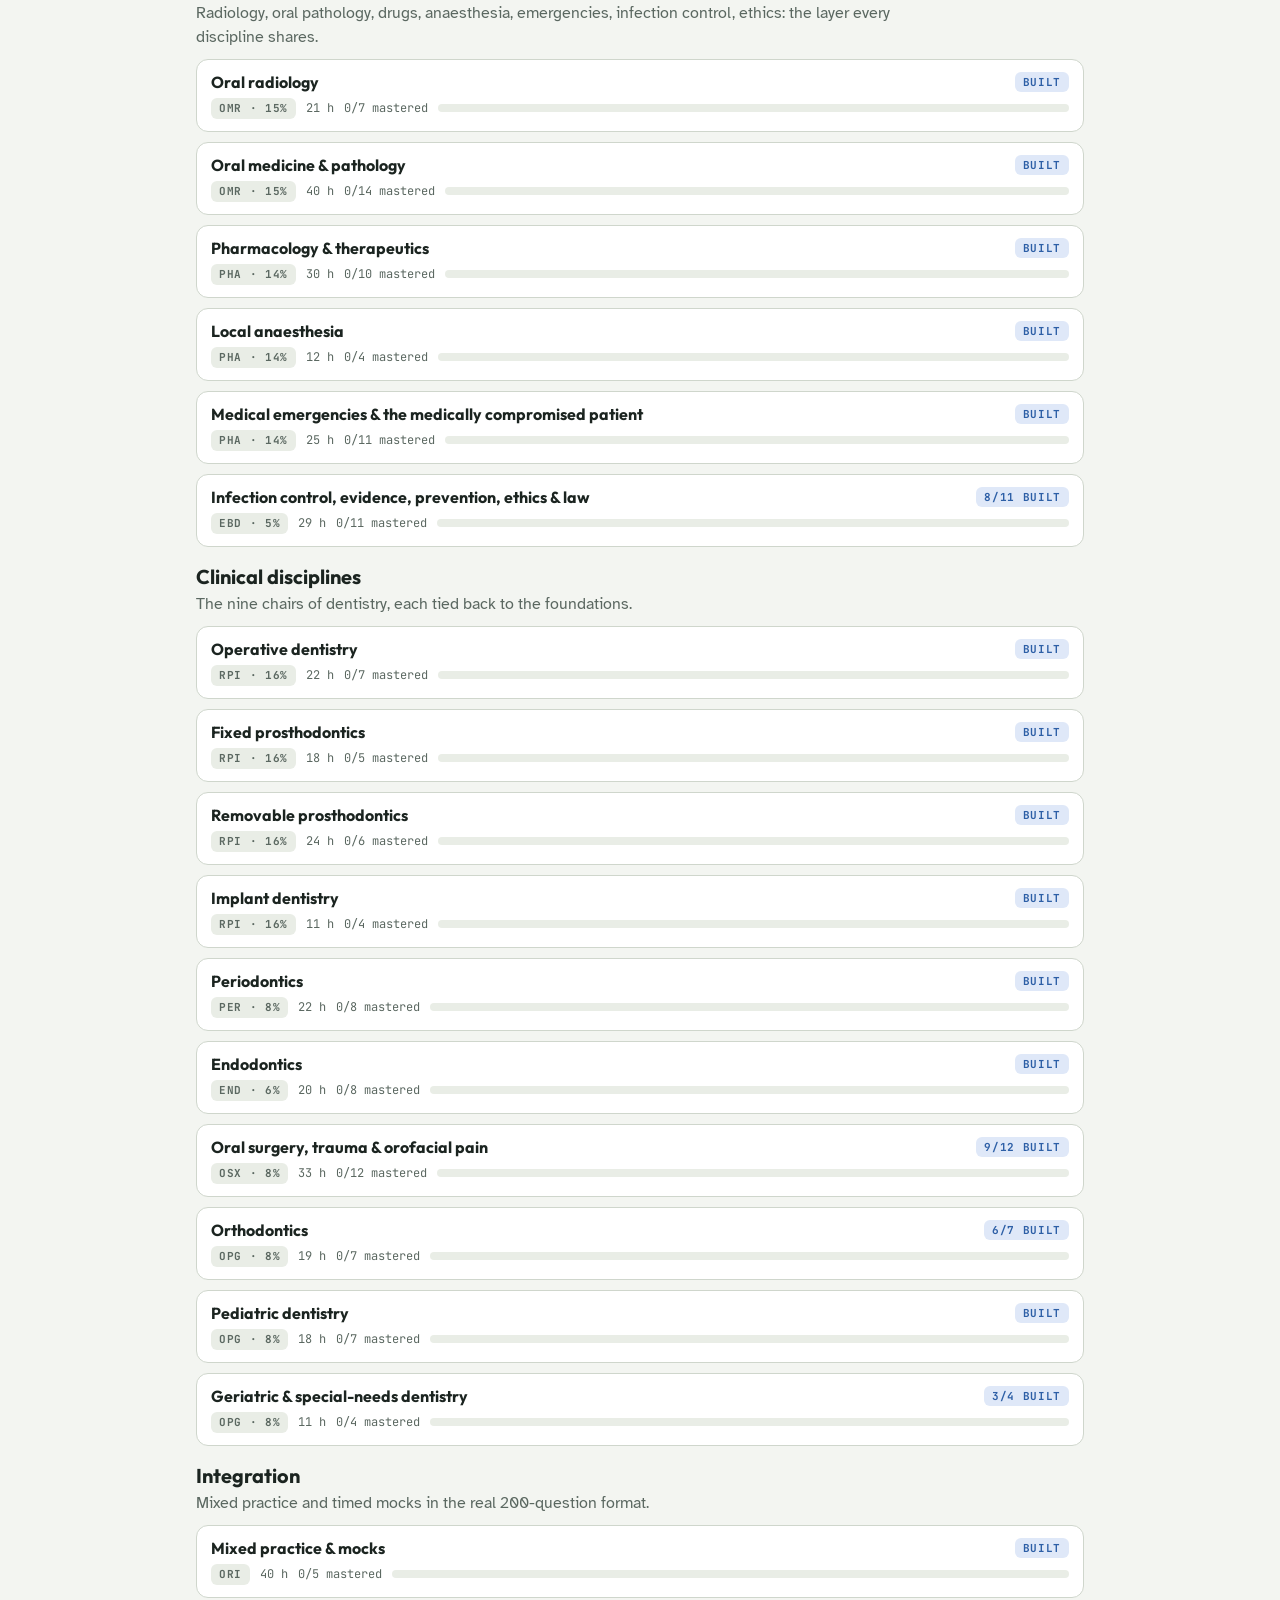
==== commit 5158c504: "AFK Quest: offline app, search, planner, card review, reports; answer-length fix; first verified gap" ====
--- a/afk/index.html
+++ b/afk/index.html
@@ -4,6 +4,11 @@
 <meta charset="utf-8">
 <meta name="viewport" content="width=device-width, initial-scale=1, viewport-fit=cover">
 <title>AFK Quest</title>
+<link rel="manifest" href="manifest.webmanifest">
+<link rel="apple-touch-icon" href="apple-touch-icon.png">
+<meta name="apple-mobile-web-app-capable" content="yes">
+<meta name="apple-mobile-web-app-title" content="AFK Quest">
+<meta name="theme-color" content="#b1232e">
 <meta name="description" content="Zero-to-NDEB-AFK study path: understand, connect, apply, test, with spaced review and a readiness map against the exam blueprint.">
 <link rel="stylesheet" href="https://fonts.googleapis.com/css2?family=Outfit:wght@500;700;800&family=Atkinson+Hyperlegible:ital,wght@0,400;0,700;1,400&family=JetBrains+Mono:wght@500;700&display=swap">
 <style>
@@ -151,33 +156,51 @@
 <script src="content/micro-data.js"></script>
 <script src="content/m00.js"></script>
 <script src="content/m01.js"></script>
+<script src="content/m01z.js"></script>
 <script src="content/m02a.js"></script>
 <script src="content/m02b.js"></script>
+<script src="content/m02z.js"></script>
 <script src="content/m03a.js"></script>
 <script src="content/m03b.js"></script>
+<script src="content/m03z.js"></script>
 <script src="content/m04.js"></script>
 <script src="content/m04b.js"></script>
+<script src="content/m04z.js"></script>
 <script src="content/m05.js"></script>
+<script src="content/m05z.js"></script>
 <script src="content/m06a.js"></script>
 <script src="content/m06b.js"></script>
+<script src="content/m06z.js"></script>
 <script src="content/m07.js"></script>
+<script src="content/m07z.js"></script>
 <script src="content/m08a.js"></script>
 <script src="content/m08b.js"></script>
 <script src="content/m08c.js"></script>
+<script src="content/m08z.js"></script>
 <script src="content/m09.js"></script>
+<script src="content/m09z.js"></script>
 <script src="content/m10a.js"></script>
 <script src="content/m10b.js"></script>
+<script src="content/m10z.js"></script>
 <script src="content/m11a.js"></script>
 <script src="content/m11b.js"></script>
+<script src="content/m11z.js"></script>
 <script src="content/m12.js"></script>
+<script src="content/m12z.js"></script>
 <script src="content/m13a.js"></script>
 <script src="content/m13b.js"></script>
+<script src="content/m13z.js"></script>
 <script src="content/m14.js"></script>
 <script src="content/m15.js"></script>
+<script src="content/m15z.js"></script>
 <script src="content/m16.js"></script>
+<script src="content/m16z.js"></script>
 <script src="content/m17.js"></script>
+<script src="content/m17z.js"></script>
 <script src="content/m18.js"></script>
+<script src="content/m18z.js"></script>
 <script src="content/m19.js"></script>
+<script src="content/m19z.js"></script>
 <script src="content/m20.js"></script>
 <script src="content/m21.js"></script>
 <script src="content/m22.js"></script>
@@ -417,5 +440,6 @@
 if(h&&nodeById(h)&&CONTENT[h]){S.cur=h;showTab("study");}else{renderPath();}
 addEventListener("hashchange",()=>{const h=location.hash.replace("#","");if(h&&nodeById(h)&&CONTENT[h]&&S.cur!==h){S.cur=h;step="u";showTab("study");}});
 </script>
+<script src="features.js"></script>
 </body>
 </html>
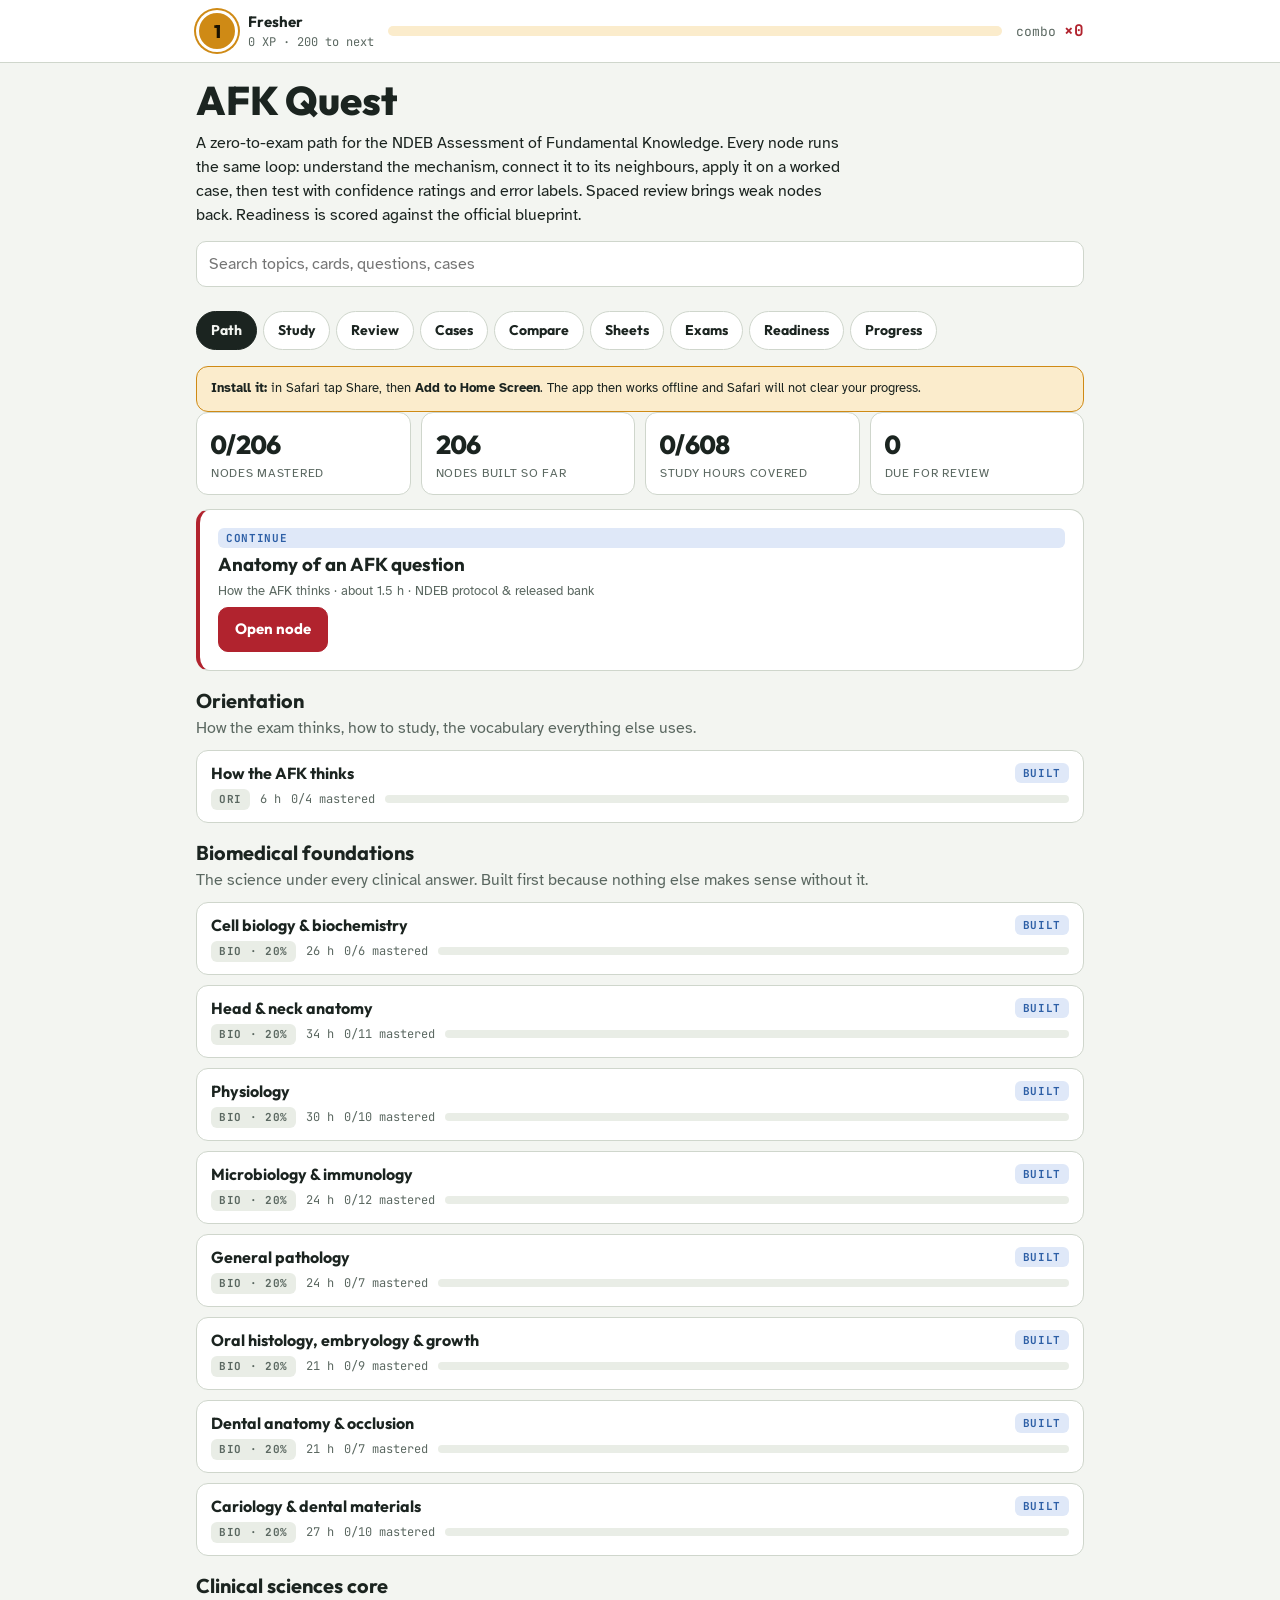
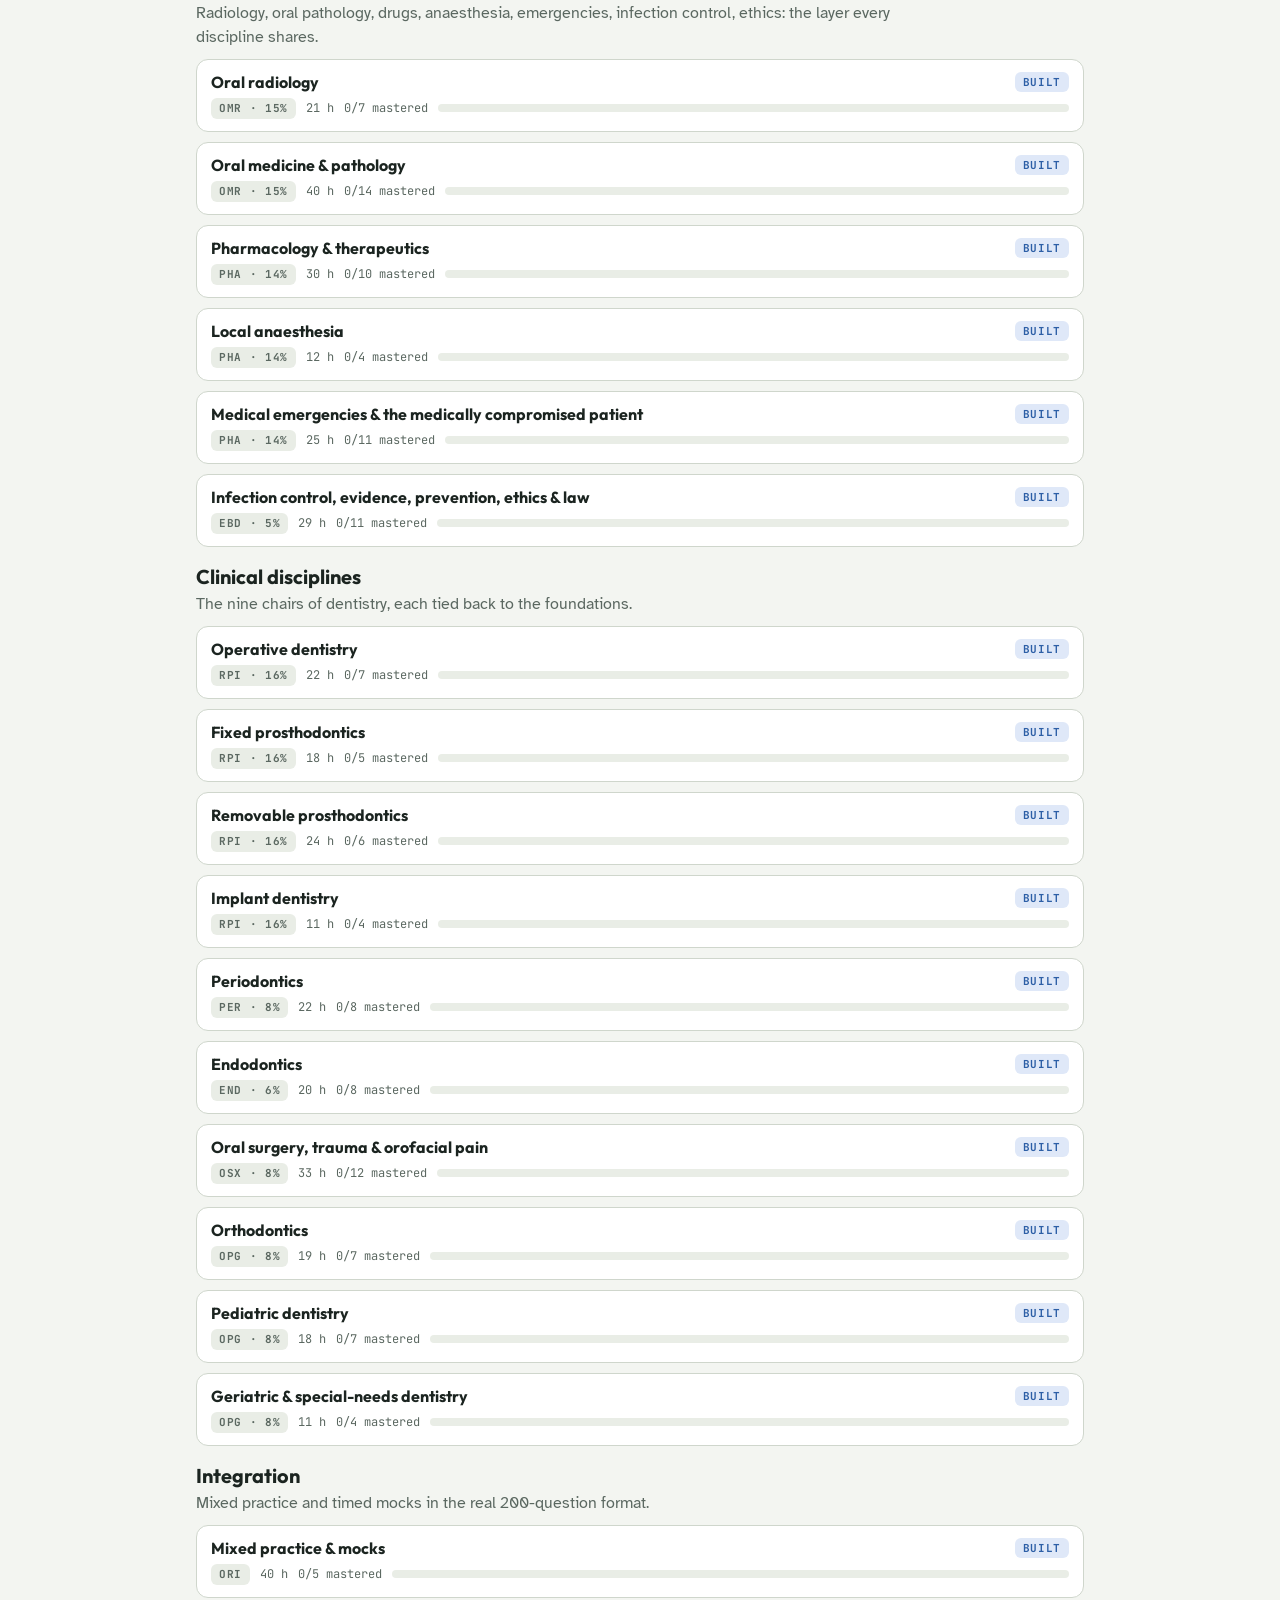
==== commit 5d136dce: "AFK Quest audit round: 23 new nodes, gap packs for all modules, answer-length fix, cases, compare dr" ====
--- a/afk/index.html
+++ b/afk/index.html
@@ -154,6 +154,7 @@
 
 <script src="curriculum.js"></script>
 <script src="content/micro-data.js"></script>
+<script src="content/cases.js"></script>
 <script src="content/m00.js"></script>
 <script src="content/m01.js"></script>
 <script src="content/m01z.js"></script>
@@ -191,6 +192,7 @@
 <script src="content/m13b.js"></script>
 <script src="content/m13z.js"></script>
 <script src="content/m14.js"></script>
+<script src="content/m14z.js"></script>
 <script src="content/m15.js"></script>
 <script src="content/m15z.js"></script>
 <script src="content/m16.js"></script>
@@ -202,10 +204,19 @@
 <script src="content/m19.js"></script>
 <script src="content/m19z.js"></script>
 <script src="content/m20.js"></script>
+<script src="content/m20z.js"></script>
 <script src="content/m21.js"></script>
+<script src="content/m21z.js"></script>
 <script src="content/m22.js"></script>
+<script src="content/m22z.js"></script>
 <script src="content/m23.js"></script>
+<script src="content/m23z.js"></script>
 <script src="content/m24.js"></script>
+<script src="content/m24z.js"></script>
+<script src="content/numbers.js"></script>
+<script src="content/pairs.js"></script>
+<script src="content/sheets.js"></script>
+<script src="content/sheets2.js"></script>
 <script>
 /* ===== data access ===== */
 const C=window.CURRICULUM, CONTENT=window.CONTENT||{};
